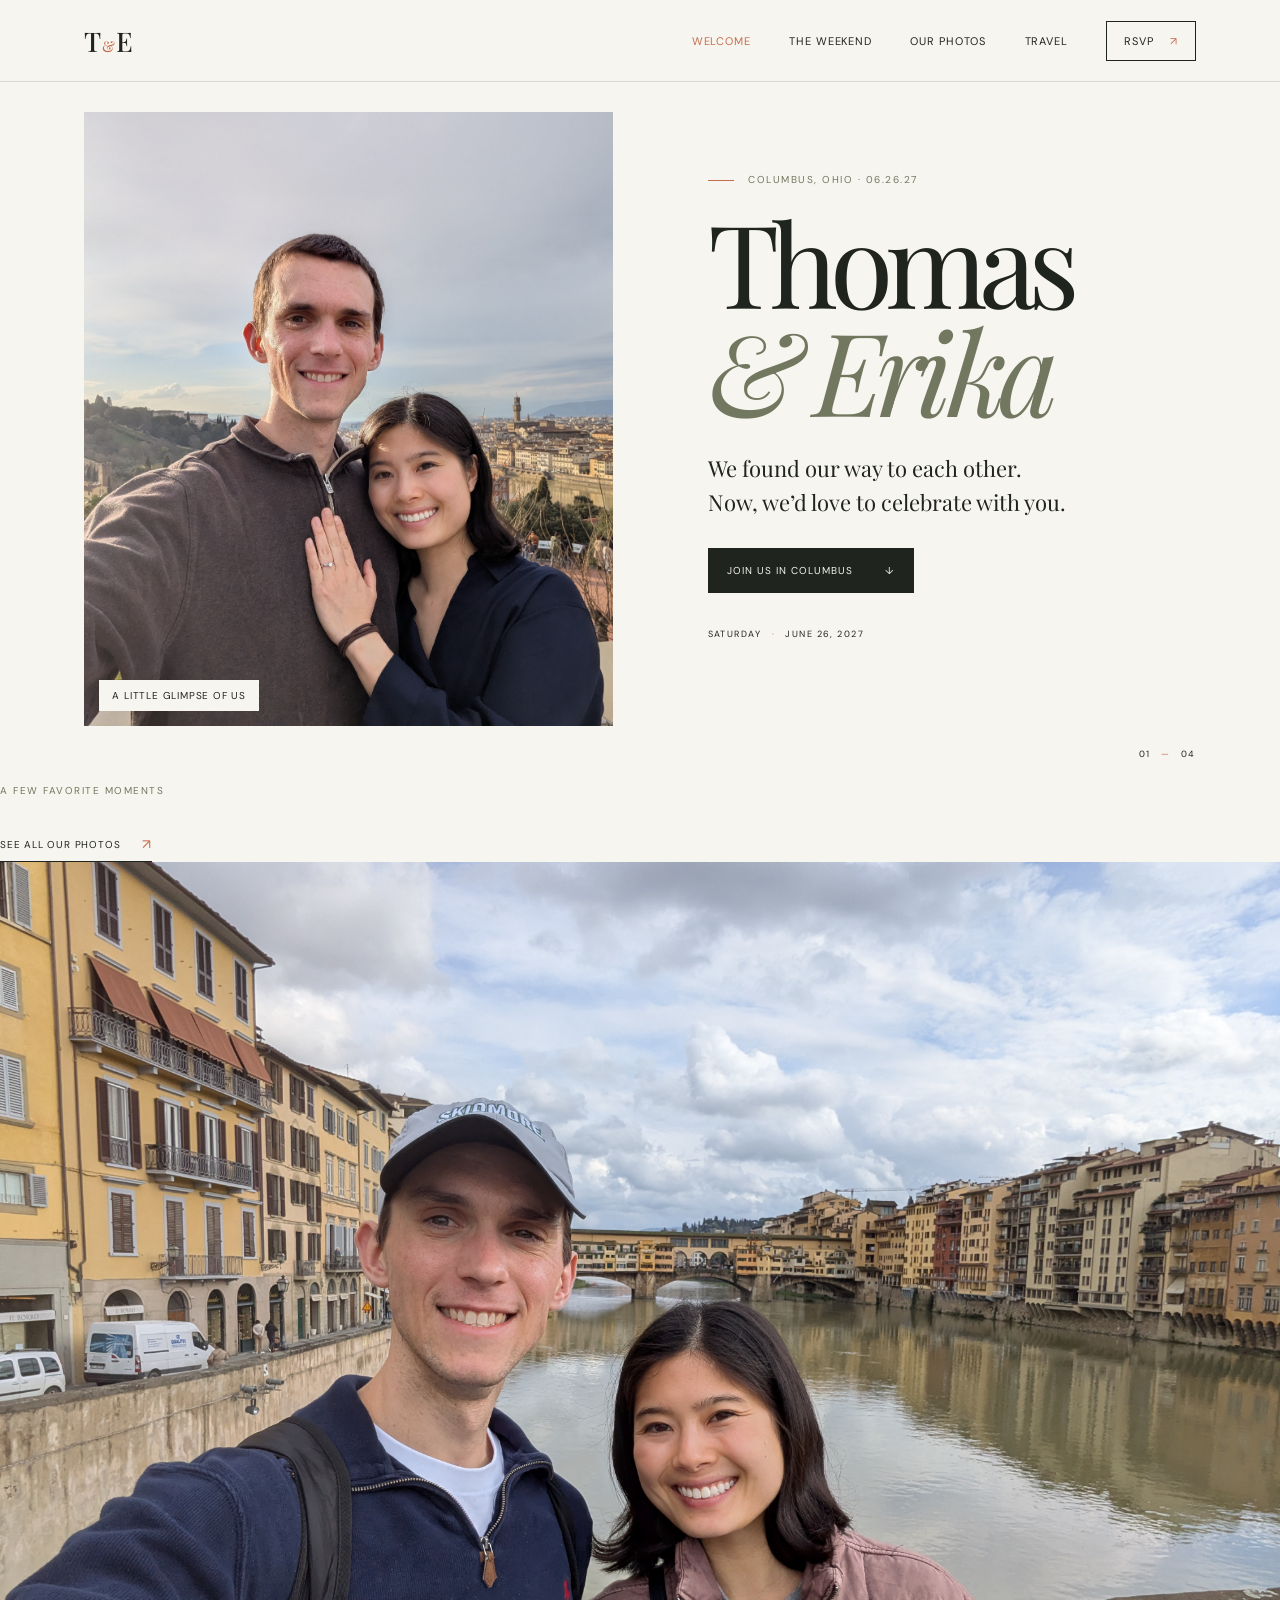
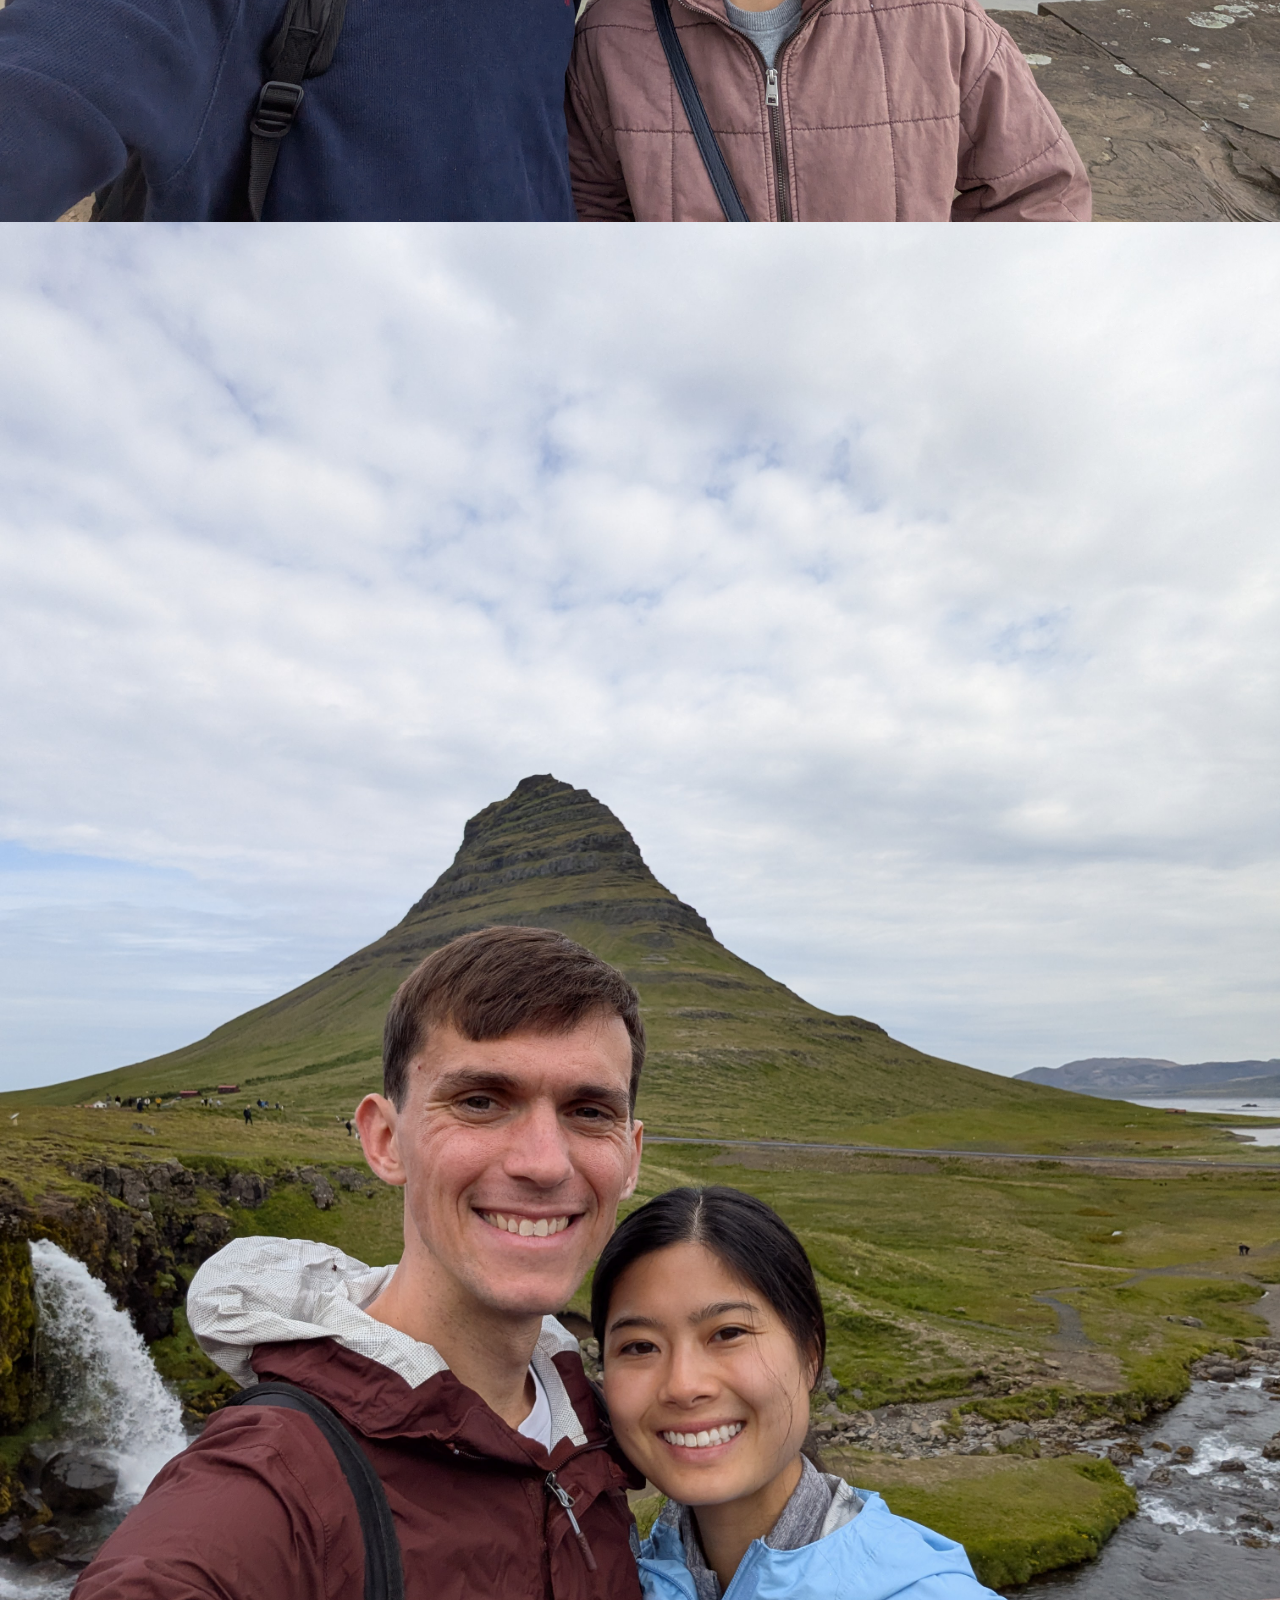
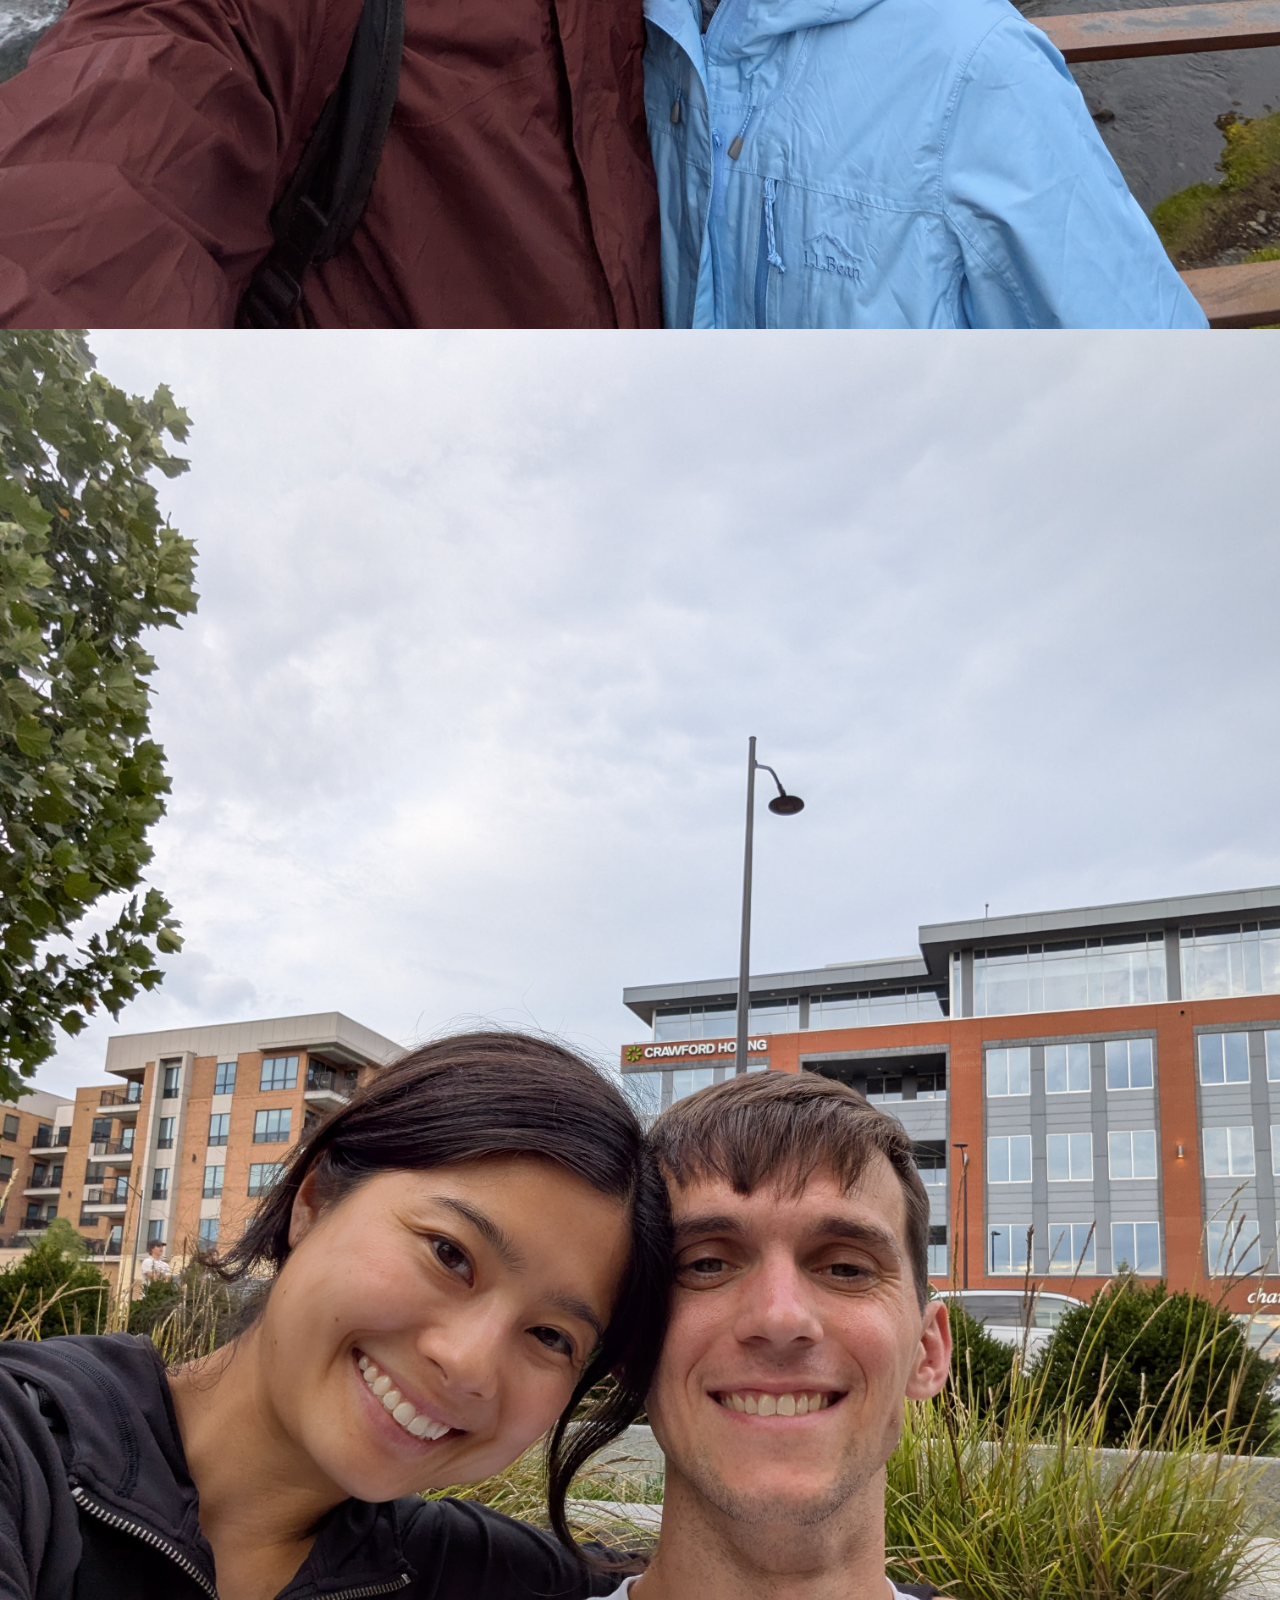
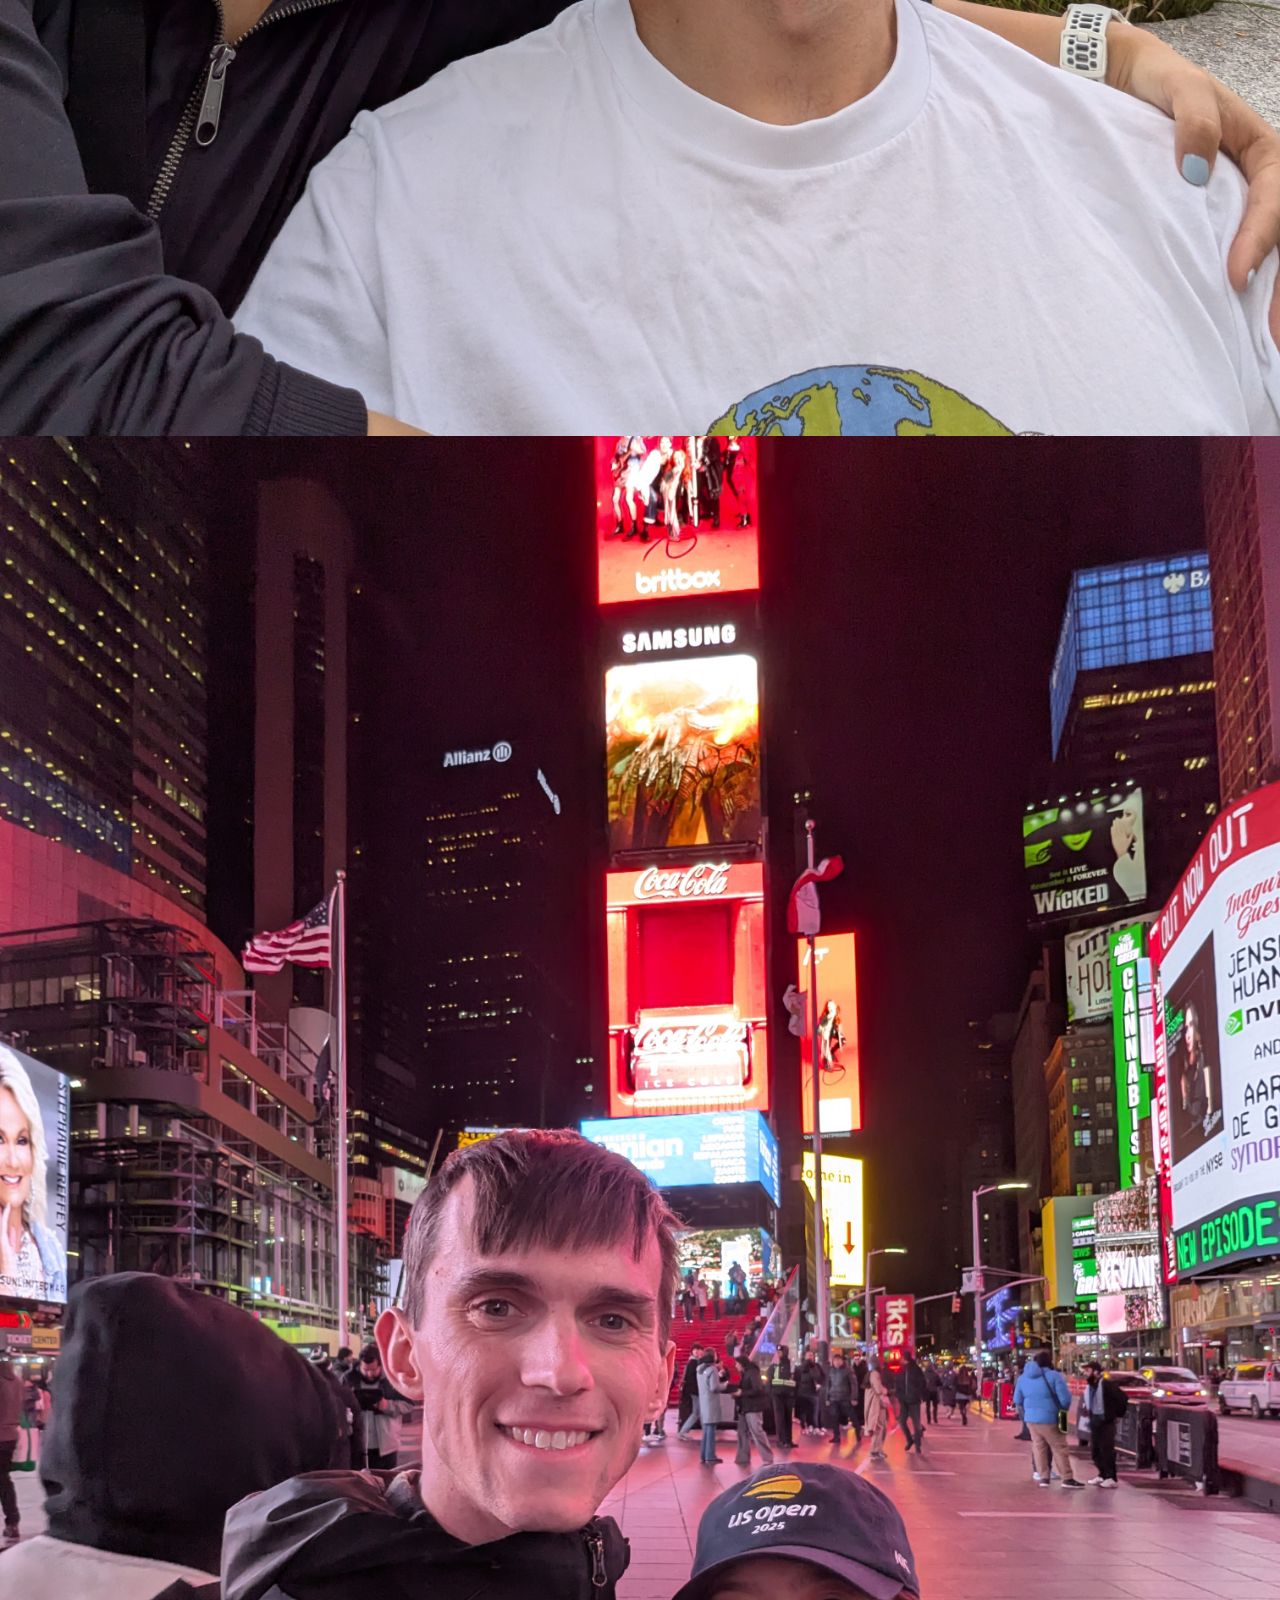
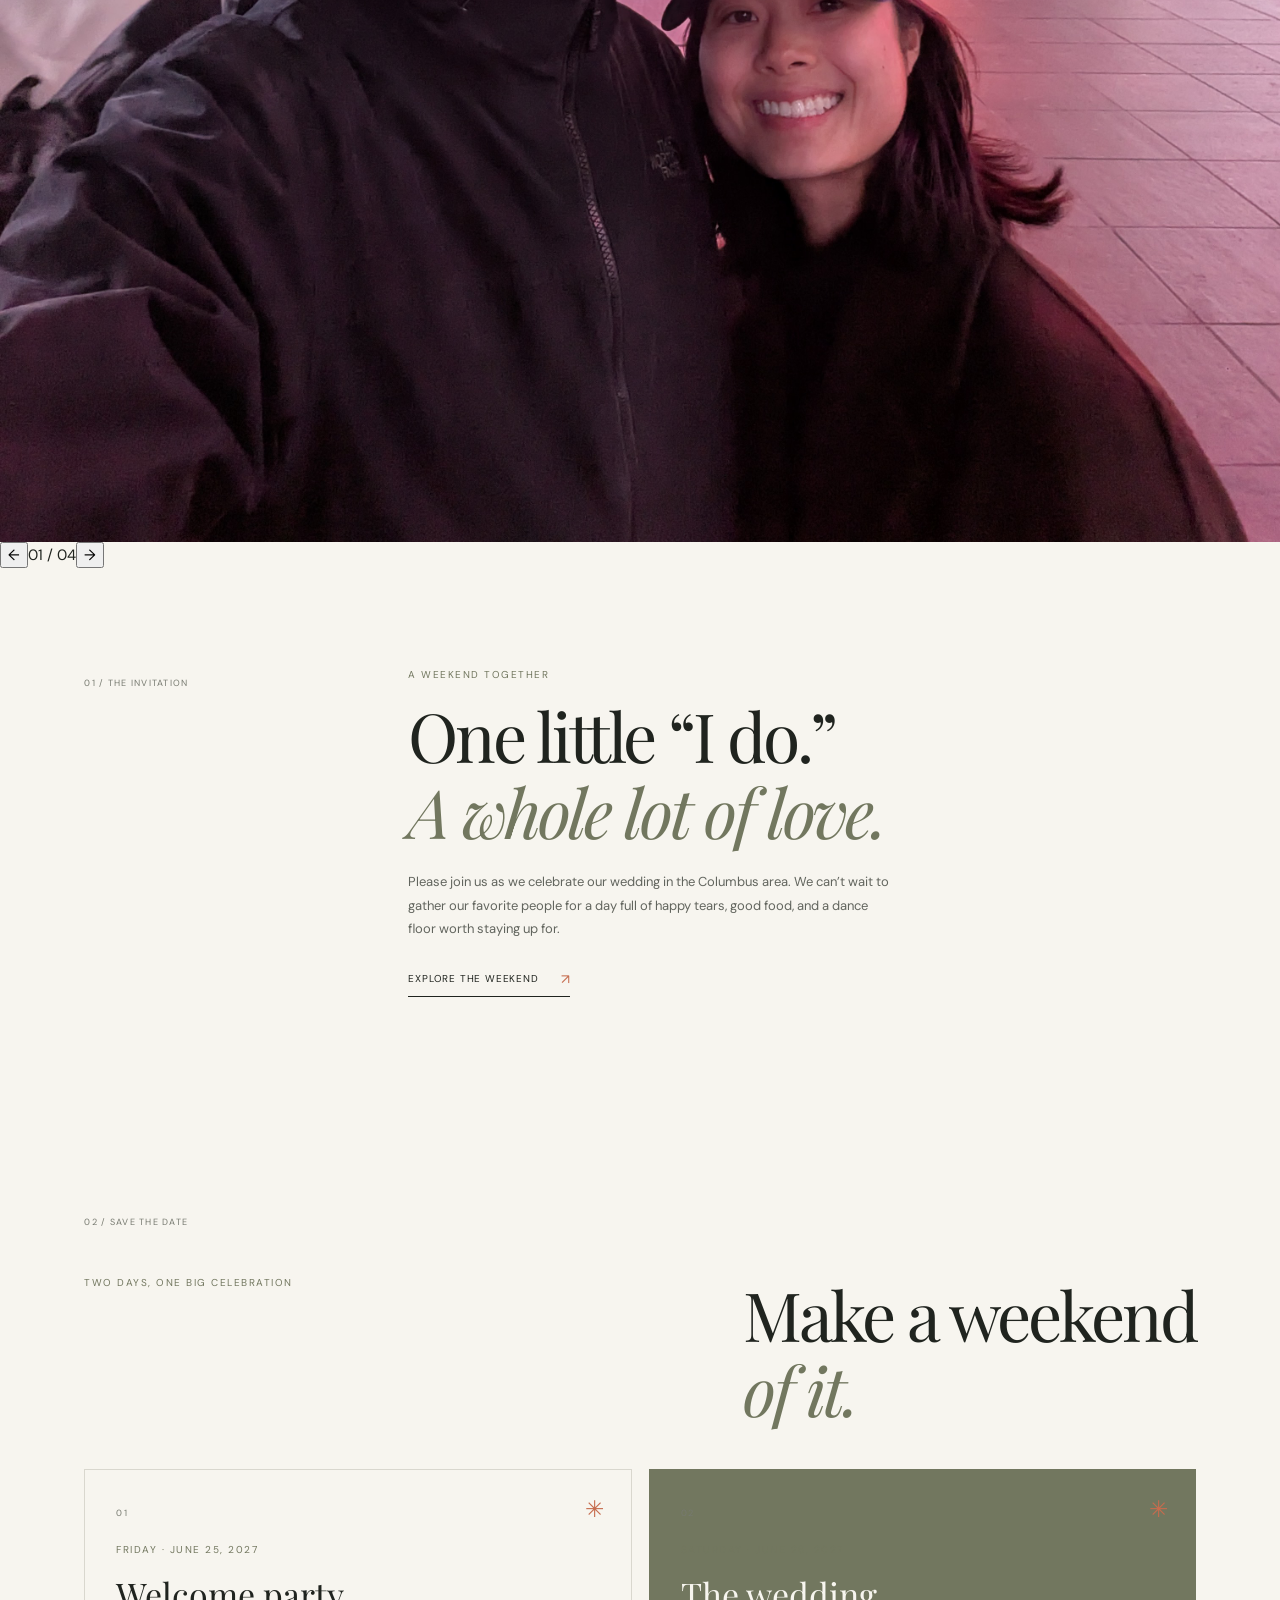
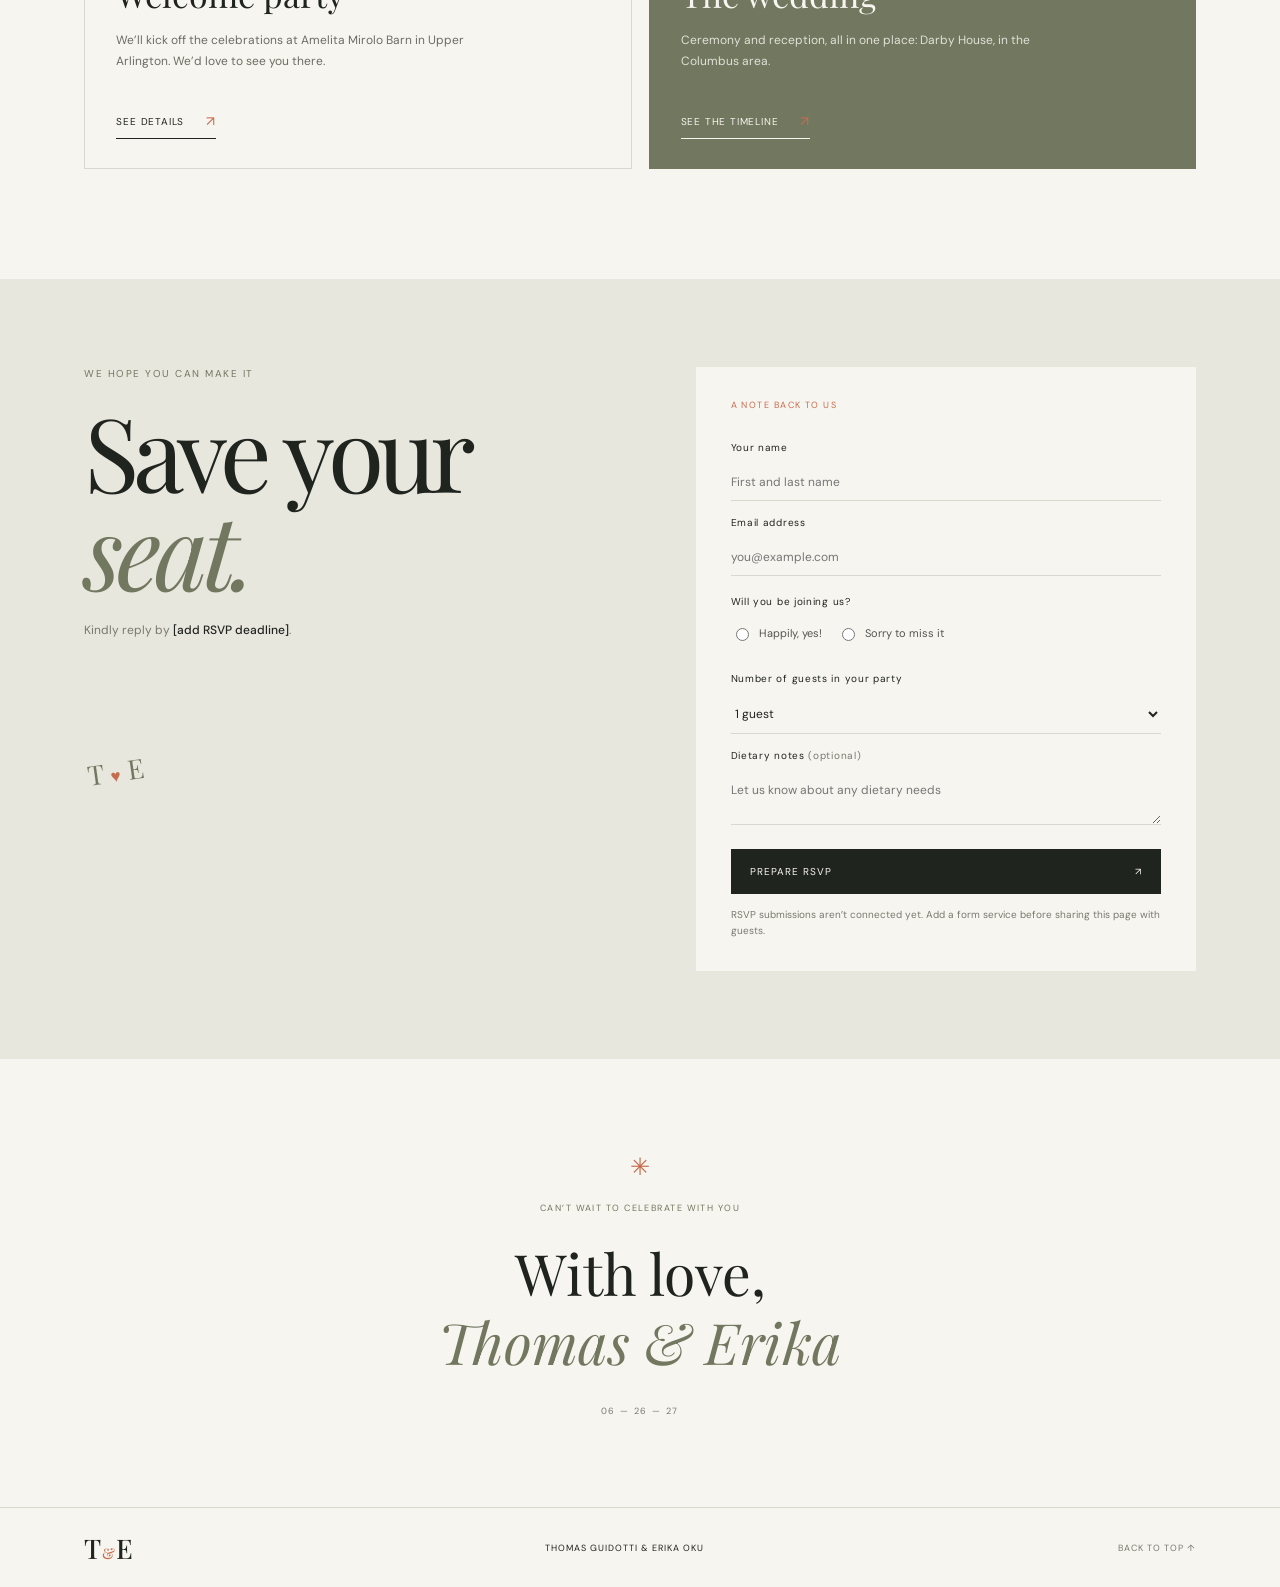
==== index.html @ debf2046 "Show full carousel photos and remove Florence feature image" ====
<!doctype html>
<html lang="en">
<head>
  <meta charset="UTF-8"><meta name="viewport" content="width=device-width, initial-scale=1">
  <meta name="theme-color" content="#f7f5ef"><meta name="description" content="Join Thomas Guidotti and Erika Oku in Columbus, Ohio, on June 26, 2027.">
  <title>Thomas &amp; Erika — June 26, 2027</title>
  <link rel="preconnect" href="https://fonts.googleapis.com"><link rel="preconnect" href="https://fonts.gstatic.com" crossorigin>
  <link href="https://fonts.googleapis.com/css2?family=DM+Sans:wght@400;500;600;700&family=Playfair+Display:ital,wght@0,400;0,500;0,600;1,400;1,500&display=swap" rel="stylesheet">
  <link rel="stylesheet" href="styles.css"><link rel="stylesheet" href="homepage-carousel.css">
</head>
<body>
  <header class="site-header"><a class="wordmark" href="index.html" aria-label="Thomas and Erika, home">T<span>&amp;</span>E</a><button class="menu-toggle" aria-expanded="false" aria-controls="site-nav" aria-label="Open navigation"><i></i><i></i></button><nav id="site-nav" class="site-nav"><a class="current" href="index.html">Welcome</a><a href="schedule.html">The weekend</a><a href="gallery.html">Our photos</a><a href="accommodation.html">Travel</a><a class="nav-rsvp" href="#rsvp">RSVP <span>↗</span></a></nav></header>
  <main>
    <section class="hero">
      <div class="hero-photo"><img src="engagement.jpg" alt="Thomas and Erika in their engagement photo" fetchpriority="high"><span class="photo-note">A little glimpse of us</span></div>
      <div class="hero-copy"><p class="eyebrow"><span class="eyebrow-line"></span> Columbus, Ohio · 06.26.27</p><h1>Thomas<br><em>&amp; Erika</em></h1><p class="hero-intro">We found our way to each other.<br>Now, we’d love to celebrate with you.</p><a class="button button-dark" href="#weekend">Join us in Columbus <span>↓</span></a><p class="hero-date">SATURDAY <span>·</span> JUNE 26, 2027</p></div>
      <div class="hero-index">01 <span>—</span> 04</div>
    </section>
    <section class="home-carousel" aria-label="A rotating gallery of Thomas and Erika">
      <div class="carousel-heading"><p class="eyebrow">A few favorite moments</p><a class="under-link" href="gallery.html">See all our photos <span>↗</span></a></div>
      <div class="carousel-frame" aria-live="off">
        <img class="carousel-image is-active" src="florence-photo1.jpg" alt="Thomas and Erika in Florence" loading="lazy">
        <img class="carousel-image" src="iceland-1.jpg" alt="Thomas and Erika with a mountain in Iceland" loading="lazy">
        <img class="carousel-image" src="columbus-2.jpg" alt="Thomas and Erika in Columbus" loading="lazy">
        <img class="carousel-image" src="newyork.jpg" alt="Thomas and Erika in New York" loading="lazy">
        <div class="carousel-controls"><button class="carousel-arrow" type="button" data-carousel-prev aria-label="Previous photo">←</button><span class="carousel-count"><span data-carousel-current>01</span> / 04</span><button class="carousel-arrow" type="button" data-carousel-next aria-label="Next photo">→</button></div>
      </div>
    </section>
    <section class="intro section-shell" id="weekend"><div class="section-label">01 / THE INVITATION</div><div class="intro-content"><p class="eyebrow">A weekend together</p><h2>One little “I do.”<br><em>A whole lot of love.</em></h2><p class="body-copy">Please join us as we celebrate our wedding in the Columbus area. We can’t wait to gather our favorite people for a day full of happy tears, good food, and a dance floor worth staying up for.</p><a class="under-link" href="schedule.html">Explore the weekend <span>↗</span></a></div></section>
    <section class="weekend-preview section-shell"><div class="section-label">02 / SAVE THE DATE</div><div class="preview-heading"><p class="eyebrow">Two days, one big celebration</p><h2>Make a weekend<br><em>of it.</em></h2></div><div class="event-cards"><article class="event-card"><span class="card-number">01</span><p class="eyebrow">Friday · June 25, 2027</p><h3>Welcome party</h3><p>We’ll kick off the celebrations at Amelita Mirolo Barn in Upper Arlington. We’d love to see you there.</p><a class="under-link" href="schedule.html#friday">See details <span>↗</span></a><span class="card-flower">✳</span></article><article class="event-card event-card-dark"><span class="card-number">02</span><p class="eyebrow">Saturday · June 26, 2027</p><h3>The wedding</h3><p>Ceremony and reception, all in one place: Darby House, in the Columbus area.</p><a class="under-link" href="schedule.html#saturday">See the timeline <span>↗</span></a><span class="card-flower">✳</span></article></div></section>
    <section class="rsvp-section" id="rsvp"><div class="rsvp-side"><p class="eyebrow">We hope you can make it</p><h2>Save your<br><em>seat.</em></h2><p>Kindly reply by <strong>[add RSVP deadline]</strong>.</p><div class="rsvp-doodle">T <span>♥</span> E</div></div><form class="rsvp-form" id="rsvp-form"><p class="form-kicker">A NOTE BACK TO US</p><label for="guest-name">Your name</label><input id="guest-name" name="name" type="text" placeholder="First and last name" required><label for="guest-email">Email address</label><input id="guest-email" name="email" type="email" placeholder="you@example.com" required><fieldset><legend>Will you be joining us?</legend><label class="choice"><input type="radio" name="attendance" value="joyfully accepts" required><span>Happily, yes!</span></label><label class="choice"><input type="radio" name="attendance" value="regretfully declines"><span>Sorry to miss it</span></label></fieldset><label for="guest-count">Number of guests in your party</label><select id="guest-count" name="guests"><option value="1">1 guest</option><option value="2">2 guests</option><option value="3">3 guests</option><option value="4">4 guests</option></select><label for="dietary">Dietary notes <span class="optional">(optional)</span></label><textarea id="dietary" name="dietary" rows="2" placeholder="Let us know about any dietary needs"></textarea><button class="button button-dark" type="submit">Prepare RSVP <span>↗</span></button><p class="form-note" id="form-message" role="status">RSVP submissions aren’t connected yet. Add a form service before sharing this page with guests.</p></form></section>
    <section class="closing-note"><span class="closing-star">✳</span><p>Can’t wait to celebrate with you</p><h2>With love,<br><em>Thomas &amp; Erika</em></h2><span class="closing-date">06 — 26 — 27</span></section>
  </main>
  <footer class="site-footer"><a class="wordmark" href="index.html">T<span>&amp;</span>E</a><span>THOMAS GUIDOTTI &amp; ERIKA OKU</span><a href="#top">BACK TO TOP ↑</a></footer><script src="script.js"></script>
</body>
</html>
---- styles.css ----
@import url('https://fonts.googleapis.com/css2?family=DM+Sans:wght@400;500;600;700&family=Playfair+Display:ital,wght@0,400;0,500;0,600;1,400;1,500&display=swap');
:root{--paper:#f7f5ef;--ink:#20241f;--muted:#777a70;--olive:#72775f;--line:#d9d7ce;--accent:#c66c4e;--serif:'Playfair Display',Georgia,serif;--sans:'DM Sans',Arial,sans-serif;--gutter:clamp(22px,6.6vw,104px)}*{box-sizing:border-box}html{scroll-behavior:smooth;scroll-padding-top:90px}body{margin:0;background:var(--paper);color:var(--ink);font-family:var(--sans);font-size:15px;-webkit-font-smoothing:antialiased}a{color:inherit;text-decoration:none}img{display:block;width:100%;height:100%;object-fit:cover}button,input,textarea,select{font:inherit}.site-header{height:82px;padding:0 var(--gutter);display:flex;align-items:center;justify-content:space-between;border-bottom:1px solid rgba(32,36,31,.13);position:relative;z-index:5;background:var(--paper)}.wordmark{font:500 27px var(--serif);letter-spacing:-2px}.wordmark span{font-size:15px;color:var(--accent);padding:0 3px}.site-nav{display:flex;align-items:center;gap:clamp(20px,3vw,48px);font-size:11px;letter-spacing:.08em;text-transform:uppercase}.site-nav>a{transition:color .2s}.site-nav>a:hover,.site-nav .current{color:var(--accent)}.site-nav .nav-rsvp{padding:12px 17px;border:1px solid var(--ink);color:var(--ink)}.nav-rsvp span{padding-left:12px;color:var(--accent)}.menu-toggle{display:none}.hero{min-height:min(700px,calc(100vh - 82px));display:grid;grid-template-columns:1.04fr .96fr;padding:30px var(--gutter) 58px;position:relative;gap:8.5%}.hero-photo{height:clamp(410px,48vw,620px);position:relative;background:#dad8cf;overflow:hidden}.hero-photo img{object-position:center 45%;transition:transform 1.1s}.hero-photo:hover img,.feature-photo:hover img{transform:scale(1.025)}.photo-note{position:absolute;bottom:15px;left:15px;background:var(--paper);padding:9px 13px;font-size:10px;letter-spacing:.08em;text-transform:uppercase}.hero-copy{align-self:center;padding:0 0 25px;position:relative}.eyebrow{font-size:10px;letter-spacing:.15em;text-transform:uppercase;color:var(--olive);margin:0 0 22px}.eyebrow-line{width:26px;height:1px;background:var(--accent);display:inline-block;vertical-align:middle;margin-right:10px}.hero h1,.page-masthead h1{font:400 clamp(66px,9vw,132px)/.93 var(--serif);letter-spacing:-.07em;margin:0 0 28px}.hero h1 em,.page-masthead h1 em,.intro h2 em,.preview-heading h2 em,.rsvp-side h2 em,.closing-note h2 em,.day-heading h2 em,.travel-footer-band h2 em{font-weight:400;color:var(--olive)}.hero-intro{font:400 clamp(17px,1.8vw,22px)/1.55 var(--serif);margin:0 0 29px}.button{border:0;display:inline-flex;align-items:center;justify-content:space-between;gap:32px;padding:16px 19px;font-size:10px;letter-spacing:.1em;text-transform:uppercase;cursor:pointer;transition:background .2s,transform .2s}.button:hover{transform:translateY(-2px)}.button-dark{background:var(--ink);color:var(--paper)}.button-dark:hover{background:#40463b}.button-light{background:var(--paper);color:var(--ink)}.hero-date{margin:35px 0 0;font-size:9px;letter-spacing:.16em}.hero-date span{color:var(--accent);padding:0 7px}.hero-index{position:absolute;right:var(--gutter);bottom:24px;font-size:9px;letter-spacing:.12em}.hero-index span{color:var(--accent);padding:0 8px}.ticker{min-height:53px;background:var(--olive);color:var(--paper);display:flex;justify-content:center;align-items:center;gap:clamp(15px,3vw,42px);overflow:hidden;white-space:nowrap;font-size:9px;letter-spacing:.16em}.ticker b{font-size:16px;color:#e3c9ac}.section-shell{padding-left:var(--gutter);padding-right:var(--gutter)}.intro{min-height:425px;display:grid;grid-template-columns:1fr 2fr .55fr;align-items:center;gap:25px;padding-top:100px;padding-bottom:105px}.section-label{align-self:start;padding-top:9px;font-size:9px;letter-spacing:.14em;color:var(--muted)}.intro-content{max-width:670px}.intro h2,.preview-heading h2{font:400 clamp(39px,5.3vw,69px)/1.12 var(--serif);letter-spacing:-.045em;margin:0 0 21px}.intro .eyebrow,.preview-heading .eyebrow{margin-bottom:16px}.body-copy{color:#62655e;line-height:1.8;max-width:490px;font-size:13px}.under-link{display:inline-flex;gap:22px;align-items:center;border-bottom:1px solid var(--ink);padding:0 0 8px;margin-top:16px;font-size:10px;letter-spacing:.08em;text-transform:uppercase}.under-link span{color:var(--accent);font-size:14px}.intro-stamp{border:1px solid var(--line);border-radius:50%;width:112px;height:112px;display:grid;place-content:center;text-align:center;color:var(--olive);font:11px var(--serif);letter-spacing:.16em;transform:rotate(11deg)}.intro-stamp span{font-size:18px;margin-top:4px}.feature-photo{margin:0 var(--gutter);height:clamp(270px,49vw,590px);position:relative;overflow:hidden;background:#d9d7cd}.feature-photo img{transition:transform 1s;object-position:center 43%}.feature-caption{position:absolute;bottom:0;left:0;right:0;background:linear-gradient(transparent,rgba(0,0,0,.5));color:white;padding:45px 24px 18px;display:flex;justify-content:space-between;font-size:9px;letter-spacing:.13em}.weekend-preview{padding-top:105px;padding-bottom:110px}.weekend-preview>.section-label{margin-bottom:48px}.preview-heading{display:flex;justify-content:space-between;align-items:end;margin-bottom:42px}.preview-heading h2{margin-bottom:0}.preview-heading .eyebrow{align-self:start}.event-cards{display:grid;grid-template-columns:1fr 1fr;gap:17px}.event-card{min-height:300px;padding:31px;position:relative;border:1px solid var(--line);overflow:hidden}.event-card-dark{background:var(--olive);color:var(--paper);border-color:var(--olive)}.event-card .eyebrow{margin-top:22px;margin-bottom:15px}.event-card h3{font:400 34px var(--serif);margin:0 0 13px}.event-card>p:not(.eyebrow){font-size:12px;line-height:1.75;color:#6b6d64;max-width:350px}.event-card-dark>p:not(.eyebrow){color:#e1e1d8}.card-number{font-size:9px;letter-spacing:.13em;color:var(--muted)}.card-flower{position:absolute;right:27px;top:24px;color:var(--accent);font-size:23px}.event-card .under-link{position:absolute;bottom:29px;left:31px}.event-card-dark .under-link{border-color:var(--paper)}.rsvp-section{background:#e8e7de;padding:88px var(--gutter);display:grid;grid-template-columns:1fr 1fr;gap:10%;align-items:start}.rsvp-side{position:relative;min-height:430px}.rsvp-side h2{font:400 clamp(58px,8vw,105px)/.95 var(--serif);letter-spacing:-.06em;margin:0 0 25px}.rsvp-side>p:last-of-type{font-size:12px;color:var(--muted)}.rsvp-side strong{color:var(--ink);font-weight:500}.rsvp-doodle{position:absolute;bottom:8px;left:3px;font:400 27px var(--serif);color:var(--olive);transform:rotate(-8deg)}.rsvp-doodle span{color:var(--accent);font-size:17px}.rsvp-form{background:var(--paper);padding:32px 35px;display:grid;gap:10px}.form-kicker{font-size:9px;letter-spacing:.16em;color:var(--accent);margin:0 0 15px}.rsvp-form>label,.rsvp-form legend{font-size:10px;letter-spacing:.07em;margin-top:5px}.rsvp-form input[type=text],.rsvp-form input[type=email],.rsvp-form textarea,.rsvp-form select{width:100%;border:0;border-bottom:1px solid var(--line);background:transparent;padding:10px 0;color:var(--ink);outline:none;font-size:12px;resize:vertical}.rsvp-form input:focus,.rsvp-form textarea:focus,.rsvp-form select:focus{border-color:var(--olive)}.rsvp-form fieldset{border:0;padding:4px 0 2px;margin:9px 0}.rsvp-form legend{padding:0 0 10px}.choice{display:inline-flex;align-items:center;gap:7px;margin:3px 15px 3px 0;font-size:11px;color:#54574f}.choice input{accent-color:var(--olive)}.optional{color:var(--muted);font-weight:400}.rsvp-form .button{margin-top:14px}.form-note{font-size:10px;line-height:1.6;color:var(--muted);margin:3px 0 0}.closing-note{text-align:center;padding:92px 20px 88px}.closing-star{display:block;color:var(--accent);font-size:24px;margin-bottom:20px}.closing-note>p{font-size:9px;letter-spacing:.16em;text-transform:uppercase;color:var(--olive)}.closing-note h2{font:400 clamp(38px,5vw,57px)/1.2 var(--serif);margin:24px 0}.closing-date{font-size:9px;letter-spacing:.2em;color:var(--muted)}.site-footer{min-height:80px;padding:15px var(--gutter);border-top:1px solid var(--line);display:flex;align-items:center;justify-content:space-between}.site-footer>span,.site-footer>a:last-child{font-size:9px;letter-spacing:.11em}.site-footer>a:last-child{color:var(--muted)}
.page-masthead{min-height:365px;padding:78px var(--gutter) 54px;position:relative;border-bottom:1px solid var(--line)}.page-masthead h1{font-size:clamp(65px,9vw,116px);margin-bottom:18px}.page-masthead>p:not(.eyebrow){font:16px/1.6 var(--serif);color:#686a61;max-width:450px;margin:0}.masthead-index{position:absolute;right:var(--gutter);bottom:31px;font-size:9px;letter-spacing:.15em;color:var(--muted)}.timeline{padding-top:70px;padding-bottom:90px;max-width:1120px;margin:auto}.day-heading{display:flex;justify-content:space-between;align-items:end;padding:0 0 24px;border-bottom:1px solid var(--ink);margin-bottom:7px}.day-heading .eyebrow{margin-bottom:12px}.day-heading h2{font:400 clamp(29px,4vw,47px) var(--serif);margin:0;letter-spacing:-.03em}.day-heading h2 em{color:var(--accent)}.day-heading>span{font-size:9px;letter-spacing:.15em;color:var(--muted);padding-bottom:8px}.timeline-item{display:grid;grid-template-columns:185px 1fr;gap:24px;padding:24px 18px;border-bottom:1px solid var(--line);transition:background .2s}.timeline-item:hover{background:#efede5}.timeline-item time{font-size:11px;letter-spacing:.07em;color:var(--olive);padding-top:4px}.timeline-item h3{font:400 22px var(--serif);margin:0 0 6px}.timeline-item p{font-size:12px;line-height:1.7;color:#686a61;margin:0;max-width:520px}.timeline-item .under-link{margin-top:10px}.timeline-highlight{border-left:2px solid var(--accent);background:#efede5}.saturday-heading{margin-top:78px}.venue-band{background:var(--olive);color:var(--paper);padding:60px var(--gutter);display:flex;align-items:center;justify-content:space-between;position:relative;overflow:hidden}.venue-band .eyebrow{color:#e4e0d1}.venue-band h2{font:400 clamp(43px,6vw,70px) var(--serif);margin:0 0 12px}.venue-band>div>p:not(.eyebrow){font-size:12px;color:#e4e0d1;margin-bottom:24px}.venue-mark{font:400 120px var(--serif);letter-spacing:-.12em;color:rgba(255,255,255,.13);margin-right:7vw}.venue-mark span{font-style:italic}.schedule-note{min-height:140px;display:flex;align-items:center;gap:22px}.schedule-note p{font-size:12px;color:var(--muted);max-width:440px}.note-star{font-size:22px;color:var(--accent)}.schedule-note .under-link{margin-left:auto}
.gallery-masthead{min-height:330px}.photo-gallery{padding-top:60px;padding-bottom:90px;display:grid;grid-template-columns:1.08fr .92fr;gap:42px 25px;align-items:start}.photo-gallery figure{margin:0}.photo-gallery figure img{height:clamp(260px,38vw,460px);background:#e6e2d9}.photo-gallery .gallery-tall img{height:clamp(380px,52vw,620px)}.photo-gallery .gallery-wide{margin-top:95px}.photo-gallery .gallery-wide img{height:clamp(250px,33vw,390px)}.photo-gallery figcaption{padding-top:12px;display:flex;justify-content:space-between;font:13px var(--serif);color:#62655e}.photo-gallery figcaption span{font:9px var(--sans);letter-spacing:.1em;color:var(--muted)}.gallery-signoff{text-align:center;border-top:1px solid var(--line);padding:50px 20px 75px}.gallery-signoff>p{font:25px var(--serif)}
.travel-masthead{background:#ecebe3}.travel-grid{padding-top:65px;padding-bottom:95px;display:grid;grid-template-columns:1fr 1fr;gap:16px}.travel-card{min-height:280px;background:#eeece4;padding:30px;position:relative}.travel-main{background:#72775f;color:var(--paper)}.travel-main .eyebrow{color:#e3e1d6}.travel-number{position:absolute;top:25px;right:25px;font-size:9px;letter-spacing:.13em;opacity:.7}.travel-card .eyebrow{margin-top:29px;margin-bottom:13px}.travel-card h2{font:400 clamp(29px,4vw,42px) var(--serif);margin:0 0 13px}.travel-card>p:not(.eyebrow){max-width:390px;color:#686a61;font-size:12px;line-height:1.8}.travel-main>p:not(.eyebrow){color:#e2e1d8}.travel-main .under-link{border-color:var(--paper)}.travel-note{grid-column:1/-1;min-height:235px;background:transparent;border:1px solid var(--line)}.travel-note h2{font-size:35px}.travel-footer-band{background:var(--ink);color:var(--paper);padding:58px var(--gutter);display:flex;align-items:center;justify-content:space-between}.travel-footer-band .eyebrow{color:#c4c6b8}.travel-footer-band h2{font:400 clamp(35px,5vw,58px)/1.1 var(--serif);margin:0}.travel-footer-band h2 em{color:#c3c6b6}
@media(min-width:1450px){.hero,.section-shell,.rsvp-section,.page-masthead,.venue-band,.travel-footer-band{padding-left:max(var(--gutter),calc((100vw - 1280px)/2));padding-right:max(var(--gutter),calc((100vw - 1280px)/2))}.hero{padding-left:max(var(--gutter),calc((100vw - 1280px)/2));padding-right:max(var(--gutter),calc((100vw - 1280px)/2))}}@media(max-width:760px){.site-header{height:70px}.menu-toggle{display:grid;gap:5px;border:0;background:none;padding:10px;z-index:7}.menu-toggle i{display:block;width:22px;height:1px;background:var(--ink);transition:transform .2s}.menu-toggle[aria-expanded=true] i:first-child{transform:translateY(3px) rotate(45deg)}.menu-toggle[aria-expanded=true] i:last-child{transform:translateY(-3px) rotate(-45deg)}.site-nav{display:none;position:absolute;top:69px;left:0;right:0;padding:25px var(--gutter) 30px;background:var(--paper);border-bottom:1px solid var(--line);align-items:stretch;gap:0;flex-direction:column}.site-nav.is-open{display:flex}.site-nav>a{padding:13px 0;border-bottom:1px solid var(--line)}.site-nav .nav-rsvp{margin-top:14px;padding:13px}.hero{grid-template-columns:1fr;gap:30px;padding:16px var(--gutter) 50px}.hero-photo{height:clamp(300px,105vw,540px);grid-row:1}.hero-copy{padding:10px 0 0}.hero h1{font-size:clamp(67px,17vw,108px)}.hero-index{bottom:17px}.ticker{justify-content:flex-start;padding:0 18px}.intro{grid-template-columns:1fr;gap:28px;padding-top:75px;padding-bottom:72px}.section-label{font-size:8px}.intro-stamp{position:absolute;right:var(--gutter);margin-top:0;width:80px;height:80px;font-size:9px}.intro-content{padding-top:8px}.intro h2{font-size:43px;max-width:75%}.body-copy{font-size:12px}.feature-photo{height:75vw;min-height:290px}.feature-caption{padding-left:13px;padding-right:13px;font-size:7px}.weekend-preview{padding-top:75px;padding-bottom:78px}.weekend-preview>.section-label{margin-bottom:36px}.preview-heading{display:block;margin-bottom:28px}.preview-heading h2{font-size:46px}.event-cards{grid-template-columns:1fr}.event-card{min-height:290px;padding:25px}.event-card .under-link{left:25px;bottom:25px}.rsvp-section{grid-template-columns:1fr;gap:28px;padding-top:68px;padding-bottom:65px}.rsvp-side{min-height:290px}.rsvp-side h2{font-size:78px}.rsvp-doodle{bottom:0}.rsvp-form{padding:25px 20px}.closing-note{padding:70px 20px}.site-footer{min-height:74px}.site-footer>span{font-size:7px}.site-footer>a:last-child{font-size:8px}.page-masthead{min-height:320px;padding-top:65px}.page-masthead h1{font-size:72px}.masthead-index{bottom:19px;font-size:8px}.timeline{padding-top:49px;padding-bottom:55px}.day-heading{align-items:start;gap:10px}.day-heading h2{font-size:32px}.day-heading>span{font-size:7px;max-width:100px;text-align:right}.timeline-item{grid-template-columns:95px 1fr;gap:10px;padding:20px 9px}.timeline-item time{font-size:10px}.timeline-item h3{font-size:19px}.timeline-item p{font-size:11px}.saturday-heading{margin-top:58px}.venue-band{padding-top:48px;padding-bottom:48px}.venue-mark{font-size:65px;margin-right:0}.schedule-note{padding-top:25px;padding-bottom:25px;flex-wrap:wrap;gap:12px}.schedule-note p{width:calc(100% - 45px);font-size:11px}.schedule-note .under-link{margin:0 0 0 34px}.photo-gallery{grid-template-columns:1fr 1fr;gap:25px 13px;padding-top:37px;padding-bottom:55px}.photo-gallery figure img,.photo-gallery .gallery-tall img,.photo-gallery .gallery-wide img{height:clamp(190px,62vw,340px)}.photo-gallery .gallery-wide{margin-top:0}.photo-gallery figcaption{font-size:11px}.gallery-signoff{padding:36px 20px 55px}.travel-grid{grid-template-columns:1fr;padding-top:35px;padding-bottom:60px}.travel-card{min-height:245px;padding:24px}.travel-card .eyebrow{margin-top:28px}.travel-note{grid-column:auto}.travel-footer-band{gap:20px;align-items:flex-start;flex-direction:column;padding-top:44px;padding-bottom:44px}}@media(prefers-reduced-motion:reduce){html{scroll-behavior:auto}*,*::before,*::after{transition:none!important;animation:none!important}}
---- homepage-carousel.css ----
/* Keep each rotating photo fully visible rather than cropping its edges. */
.carousel-frame {
  background: var(--paper, #f7f5ef);
}

.carousel-image {
  object-fit: contain;
  object-position: center;
}
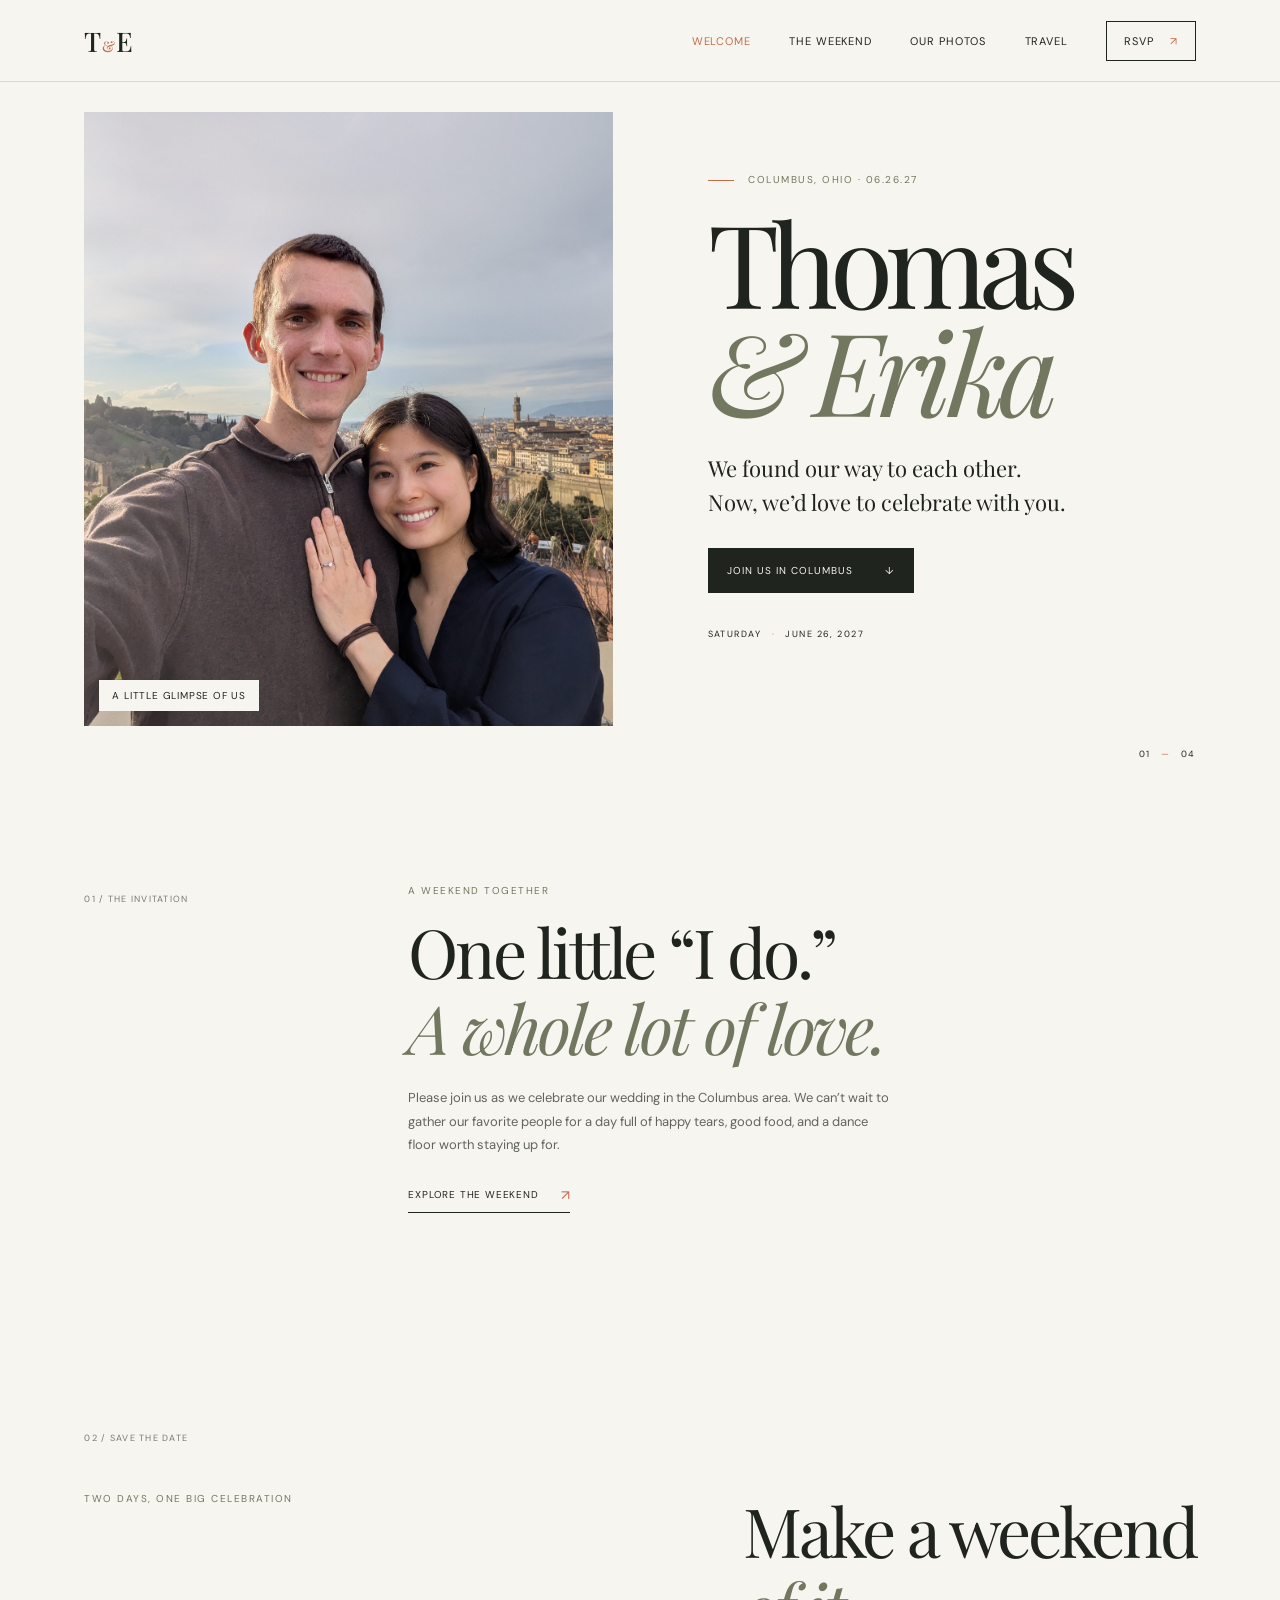
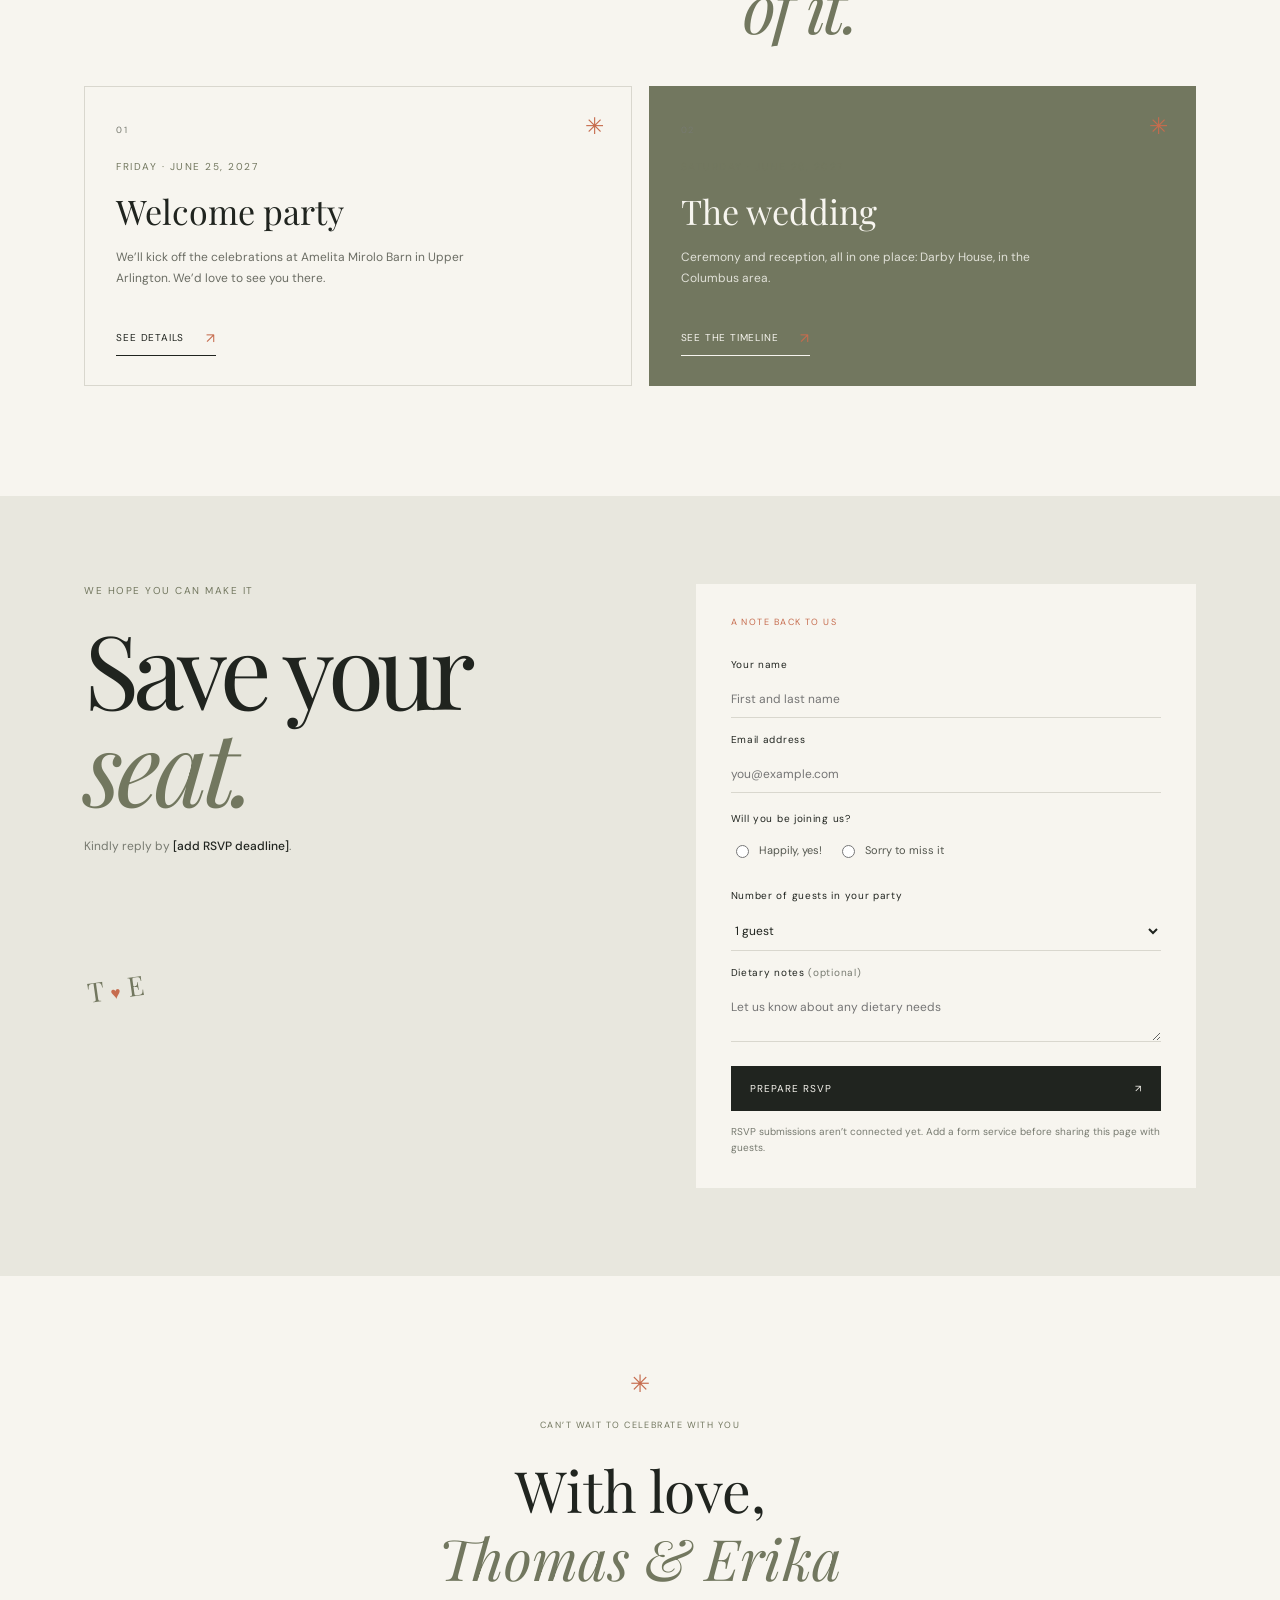
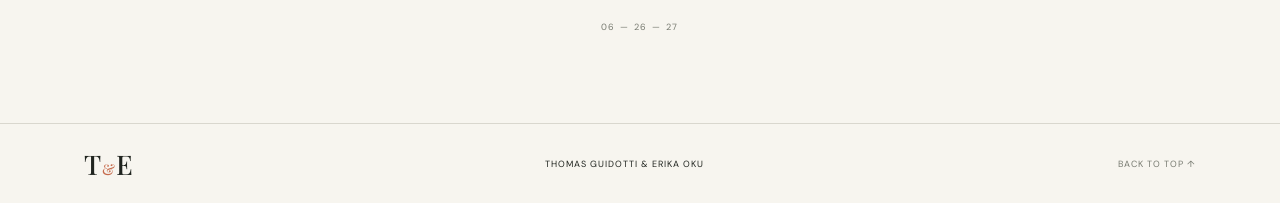
==== commit 6f2bd436: "Keep only the main photo on the homepage" ====
--- a/index.html
+++ b/index.html
@@ -6,7 +6,7 @@
   <title>Thomas &amp; Erika — June 26, 2027</title>
   <link rel="preconnect" href="https://fonts.googleapis.com"><link rel="preconnect" href="https://fonts.gstatic.com" crossorigin>
   <link href="https://fonts.googleapis.com/css2?family=DM+Sans:wght@400;500;600;700&family=Playfair+Display:ital,wght@0,400;0,500;0,600;1,400;1,500&display=swap" rel="stylesheet">
-  <link rel="stylesheet" href="styles.css"><link rel="stylesheet" href="homepage-carousel.css">
+  <link rel="stylesheet" href="styles.css">
 </head>
 <body>
   <header class="site-header"><a class="wordmark" href="index.html" aria-label="Thomas and Erika, home">T<span>&amp;</span>E</a><button class="menu-toggle" aria-expanded="false" aria-controls="site-nav" aria-label="Open navigation"><i></i><i></i></button><nav id="site-nav" class="site-nav"><a class="current" href="index.html">Welcome</a><a href="schedule.html">The weekend</a><a href="gallery.html">Our photos</a><a href="accommodation.html">Travel</a><a class="nav-rsvp" href="#rsvp">RSVP <span>↗</span></a></nav></header>
@@ -16,16 +16,6 @@
       <div class="hero-copy"><p class="eyebrow"><span class="eyebrow-line"></span> Columbus, Ohio · 06.26.27</p><h1>Thomas<br><em>&amp; Erika</em></h1><p class="hero-intro">We found our way to each other.<br>Now, we’d love to celebrate with you.</p><a class="button button-dark" href="#weekend">Join us in Columbus <span>↓</span></a><p class="hero-date">SATURDAY <span>·</span> JUNE 26, 2027</p></div>
       <div class="hero-index">01 <span>—</span> 04</div>
     </section>
-    <section class="home-carousel" aria-label="A rotating gallery of Thomas and Erika">
-      <div class="carousel-heading"><p class="eyebrow">A few favorite moments</p><a class="under-link" href="gallery.html">See all our photos <span>↗</span></a></div>
-      <div class="carousel-frame" aria-live="off">
-        <img class="carousel-image is-active" src="florence-photo1.jpg" alt="Thomas and Erika in Florence" loading="lazy">
-        <img class="carousel-image" src="iceland-1.jpg" alt="Thomas and Erika with a mountain in Iceland" loading="lazy">
-        <img class="carousel-image" src="columbus-2.jpg" alt="Thomas and Erika in Columbus" loading="lazy">
-        <img class="carousel-image" src="newyork.jpg" alt="Thomas and Erika in New York" loading="lazy">
-        <div class="carousel-controls"><button class="carousel-arrow" type="button" data-carousel-prev aria-label="Previous photo">←</button><span class="carousel-count"><span data-carousel-current>01</span> / 04</span><button class="carousel-arrow" type="button" data-carousel-next aria-label="Next photo">→</button></div>
-      </div>
-    </section>
     <section class="intro section-shell" id="weekend"><div class="section-label">01 / THE INVITATION</div><div class="intro-content"><p class="eyebrow">A weekend together</p><h2>One little “I do.”<br><em>A whole lot of love.</em></h2><p class="body-copy">Please join us as we celebrate our wedding in the Columbus area. We can’t wait to gather our favorite people for a day full of happy tears, good food, and a dance floor worth staying up for.</p><a class="under-link" href="schedule.html">Explore the weekend <span>↗</span></a></div></section>
     <section class="weekend-preview section-shell"><div class="section-label">02 / SAVE THE DATE</div><div class="preview-heading"><p class="eyebrow">Two days, one big celebration</p><h2>Make a weekend<br><em>of it.</em></h2></div><div class="event-cards"><article class="event-card"><span class="card-number">01</span><p class="eyebrow">Friday · June 25, 2027</p><h3>Welcome party</h3><p>We’ll kick off the celebrations at Amelita Mirolo Barn in Upper Arlington. We’d love to see you there.</p><a class="under-link" href="schedule.html#friday">See details <span>↗</span></a><span class="card-flower">✳</span></article><article class="event-card event-card-dark"><span class="card-number">02</span><p class="eyebrow">Saturday · June 26, 2027</p><h3>The wedding</h3><p>Ceremony and reception, all in one place: Darby House, in the Columbus area.</p><a class="under-link" href="schedule.html#saturday">See the timeline <span>↗</span></a><span class="card-flower">✳</span></article></div></section>
     <section class="rsvp-section" id="rsvp"><div class="rsvp-side"><p class="eyebrow">We hope you can make it</p><h2>Save your<br><em>seat.</em></h2><p>Kindly reply by <strong>[add RSVP deadline]</strong>.</p><div class="rsvp-doodle">T <span>♥</span> E</div></div><form class="rsvp-form" id="rsvp-form"><p class="form-kicker">A NOTE BACK TO US</p><label for="guest-name">Your name</label><input id="guest-name" name="name" type="text" placeholder="First and last name" required><label for="guest-email">Email address</label><input id="guest-email" name="email" type="email" placeholder="you@example.com" required><fieldset><legend>Will you be joining us?</legend><label class="choice"><input type="radio" name="attendance" value="joyfully accepts" required><span>Happily, yes!</span></label><label class="choice"><input type="radio" name="attendance" value="regretfully declines"><span>Sorry to miss it</span></label></fieldset><label for="guest-count">Number of guests in your party</label><select id="guest-count" name="guests"><option value="1">1 guest</option><option value="2">2 guests</option><option value="3">3 guests</option><option value="4">4 guests</option></select><label for="dietary">Dietary notes <span class="optional">(optional)</span></label><textarea id="dietary" name="dietary" rows="2" placeholder="Let us know about any dietary needs"></textarea><button class="button button-dark" type="submit">Prepare RSVP <span>↗</span></button><p class="form-note" id="form-message" role="status">RSVP submissions aren’t connected yet. Add a form service before sharing this page with guests.</p></form></section>
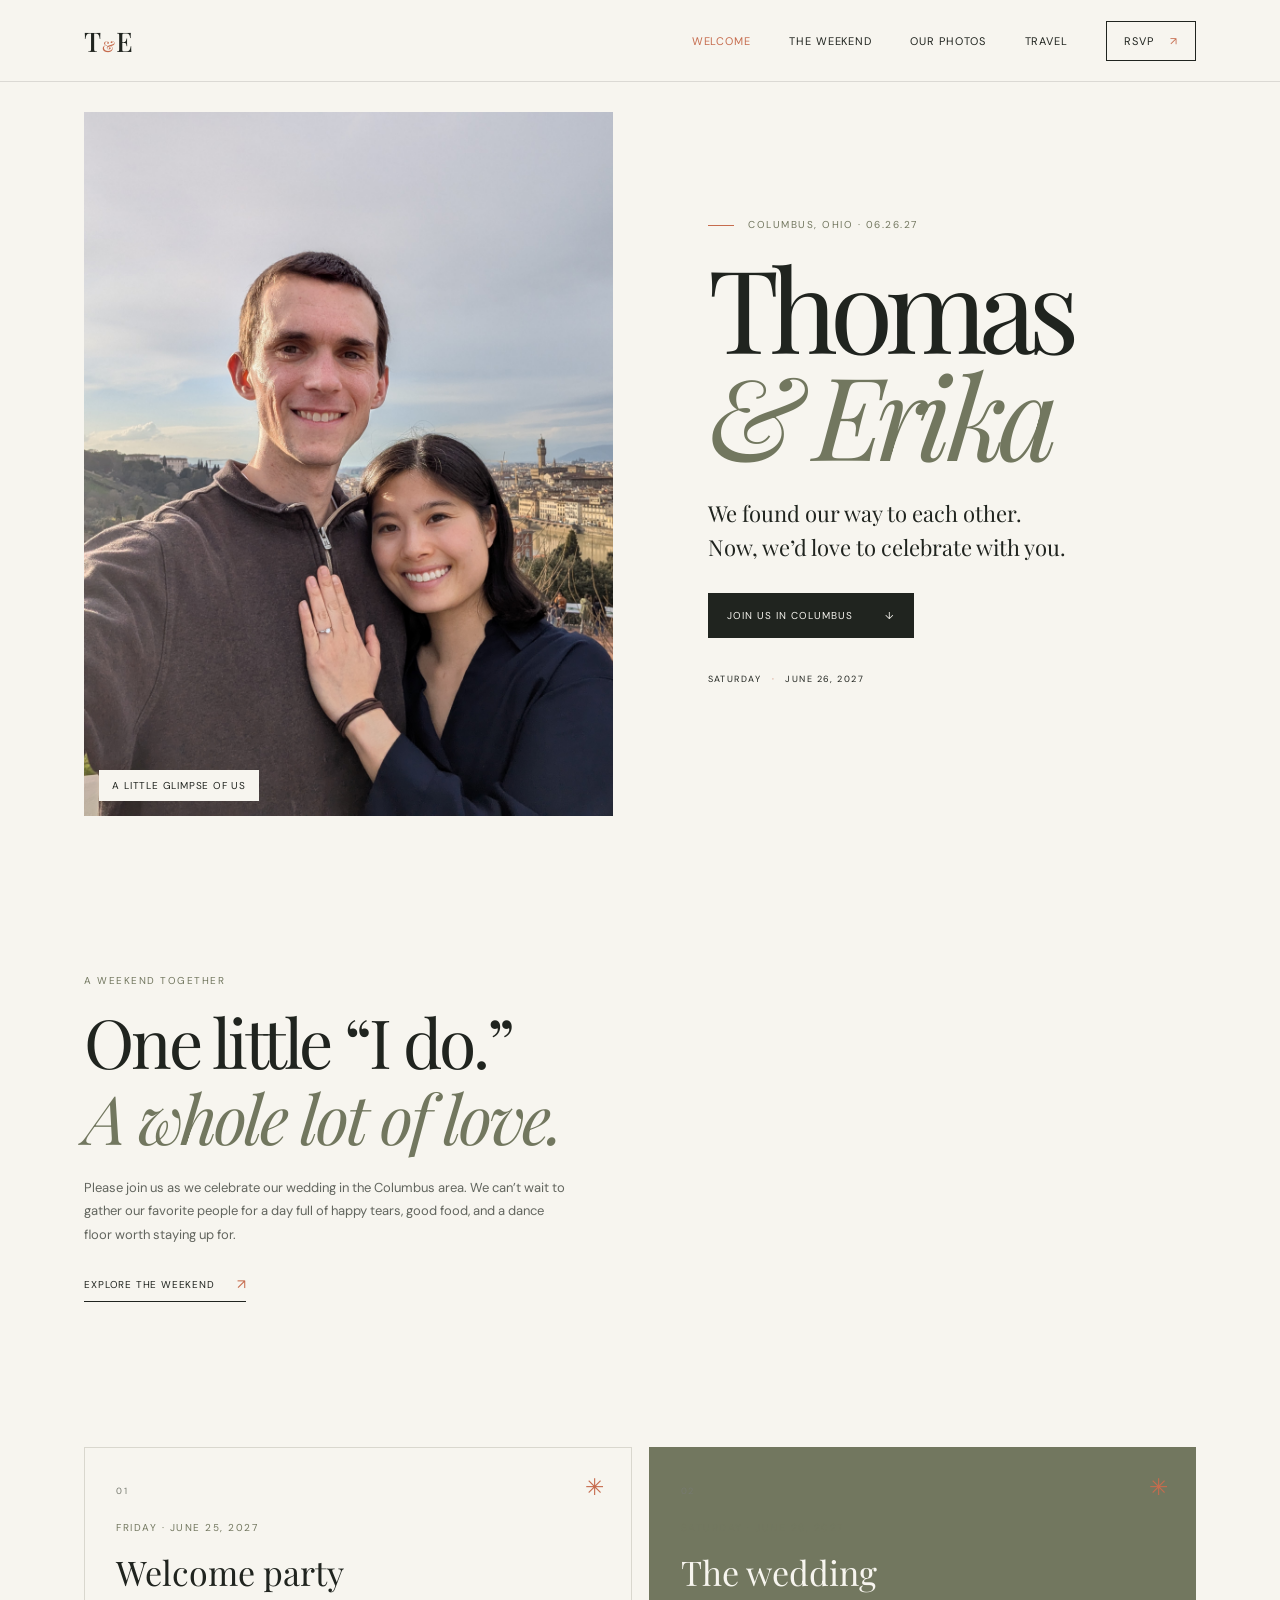
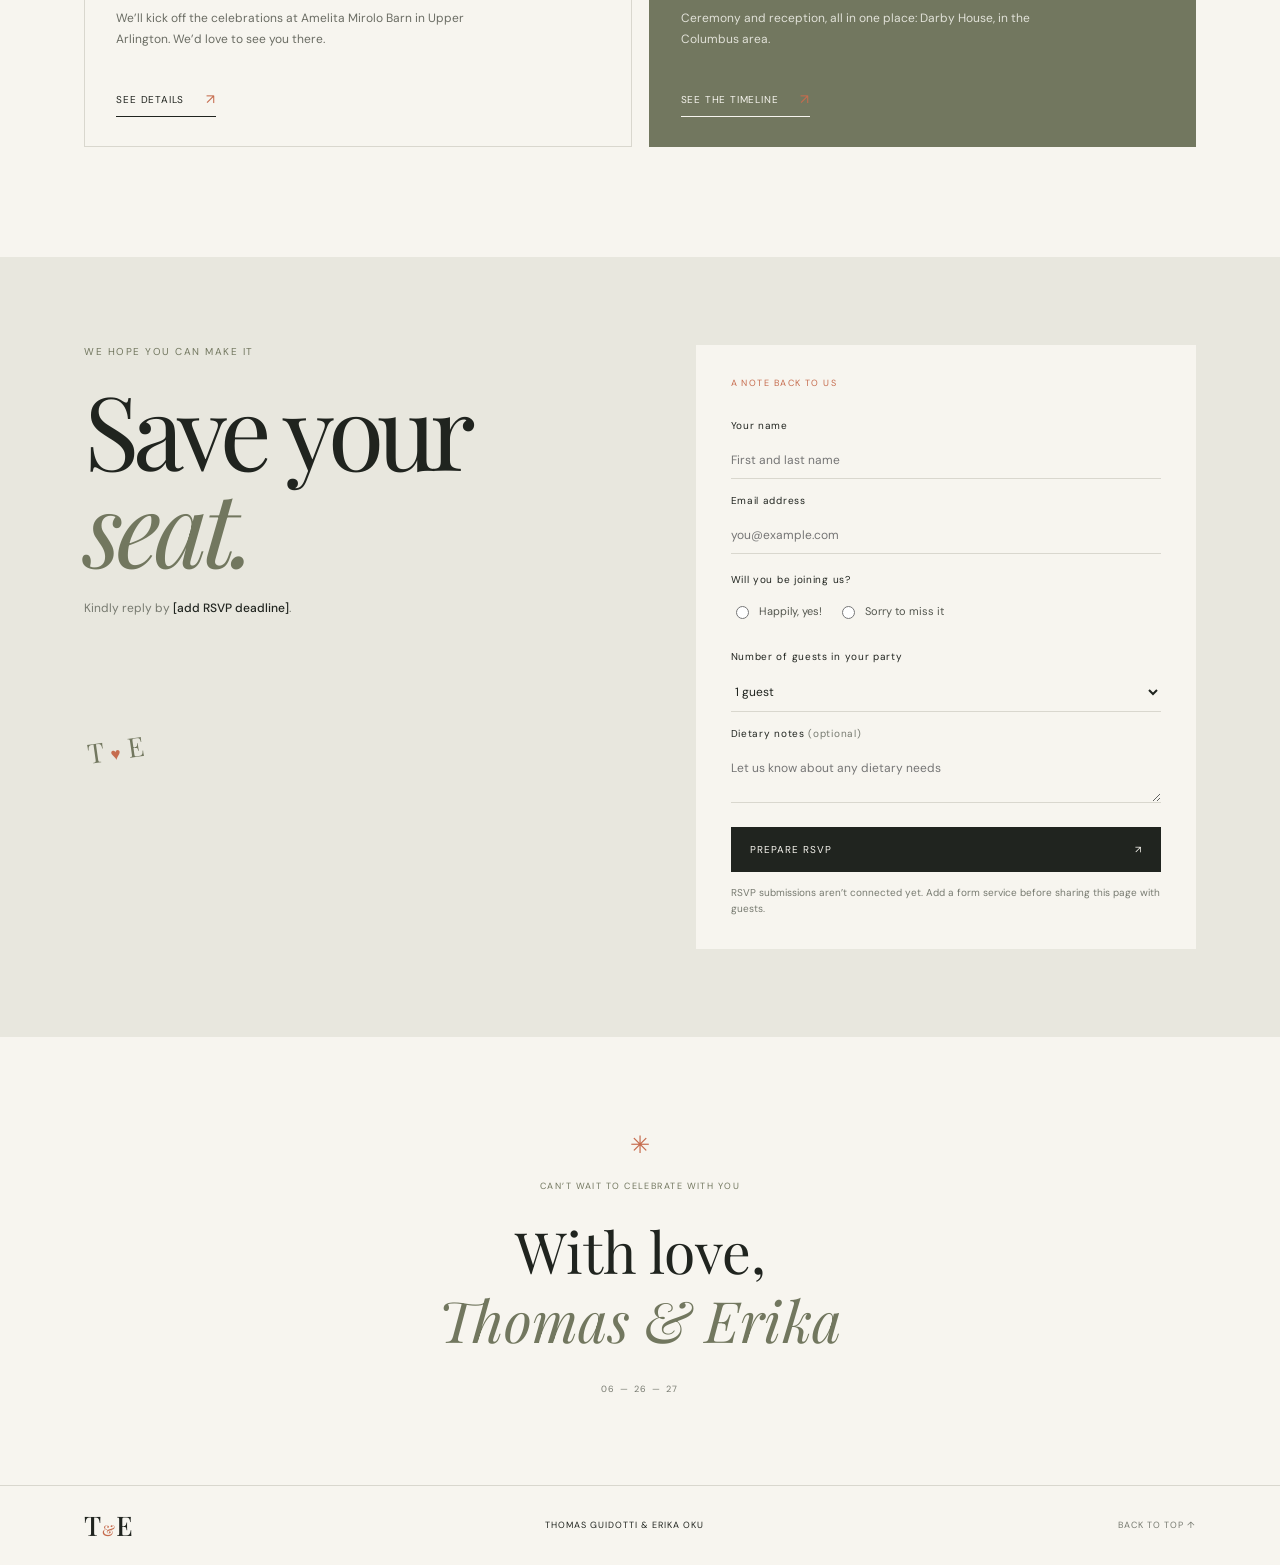
==== commit f6cd48be: "Simplify homepage sections and remove extra headings" ====
--- a/index.html
+++ b/index.html
@@ -6,7 +6,7 @@
   <title>Thomas &amp; Erika — June 26, 2027</title>
   <link rel="preconnect" href="https://fonts.googleapis.com"><link rel="preconnect" href="https://fonts.gstatic.com" crossorigin>
   <link href="https://fonts.googleapis.com/css2?family=DM+Sans:wght@400;500;600;700&family=Playfair+Display:ital,wght@0,400;0,500;0,600;1,400;1,500&display=swap" rel="stylesheet">
-  <link rel="stylesheet" href="styles.css">
+  <link rel="stylesheet" href="styles.css"><link rel="stylesheet" href="homepage-layout.css">
 </head>
 <body>
   <header class="site-header"><a class="wordmark" href="index.html" aria-label="Thomas and Erika, home">T<span>&amp;</span>E</a><button class="menu-toggle" aria-expanded="false" aria-controls="site-nav" aria-label="Open navigation"><i></i><i></i></button><nav id="site-nav" class="site-nav"><a class="current" href="index.html">Welcome</a><a href="schedule.html">The weekend</a><a href="gallery.html">Our photos</a><a href="accommodation.html">Travel</a><a class="nav-rsvp" href="#rsvp">RSVP <span>↗</span></a></nav></header>
@@ -14,10 +14,9 @@
     <section class="hero">
       <div class="hero-photo"><img src="engagement.jpg" alt="Thomas and Erika in their engagement photo" fetchpriority="high"><span class="photo-note">A little glimpse of us</span></div>
       <div class="hero-copy"><p class="eyebrow"><span class="eyebrow-line"></span> Columbus, Ohio · 06.26.27</p><h1>Thomas<br><em>&amp; Erika</em></h1><p class="hero-intro">We found our way to each other.<br>Now, we’d love to celebrate with you.</p><a class="button button-dark" href="#weekend">Join us in Columbus <span>↓</span></a><p class="hero-date">SATURDAY <span>·</span> JUNE 26, 2027</p></div>
-      <div class="hero-index">01 <span>—</span> 04</div>
     </section>
-    <section class="intro section-shell" id="weekend"><div class="section-label">01 / THE INVITATION</div><div class="intro-content"><p class="eyebrow">A weekend together</p><h2>One little “I do.”<br><em>A whole lot of love.</em></h2><p class="body-copy">Please join us as we celebrate our wedding in the Columbus area. We can’t wait to gather our favorite people for a day full of happy tears, good food, and a dance floor worth staying up for.</p><a class="under-link" href="schedule.html">Explore the weekend <span>↗</span></a></div></section>
-    <section class="weekend-preview section-shell"><div class="section-label">02 / SAVE THE DATE</div><div class="preview-heading"><p class="eyebrow">Two days, one big celebration</p><h2>Make a weekend<br><em>of it.</em></h2></div><div class="event-cards"><article class="event-card"><span class="card-number">01</span><p class="eyebrow">Friday · June 25, 2027</p><h3>Welcome party</h3><p>We’ll kick off the celebrations at Amelita Mirolo Barn in Upper Arlington. We’d love to see you there.</p><a class="under-link" href="schedule.html#friday">See details <span>↗</span></a><span class="card-flower">✳</span></article><article class="event-card event-card-dark"><span class="card-number">02</span><p class="eyebrow">Saturday · June 26, 2027</p><h3>The wedding</h3><p>Ceremony and reception, all in one place: Darby House, in the Columbus area.</p><a class="under-link" href="schedule.html#saturday">See the timeline <span>↗</span></a><span class="card-flower">✳</span></article></div></section>
+    <section class="intro section-shell" id="weekend"><div class="intro-content"><p class="eyebrow">A weekend together</p><h2>One little “I do.”<br><em>A whole lot of love.</em></h2><p class="body-copy">Please join us as we celebrate our wedding in the Columbus area. We can’t wait to gather our favorite people for a day full of happy tears, good food, and a dance floor worth staying up for.</p><a class="under-link" href="schedule.html">Explore the weekend <span>↗</span></a></div></section>
+    <section class="weekend-preview section-shell"><div class="event-cards"><article class="event-card"><span class="card-number">01</span><p class="eyebrow">Friday · June 25, 2027</p><h3>Welcome party</h3><p>We’ll kick off the celebrations at Amelita Mirolo Barn in Upper Arlington. We’d love to see you there.</p><a class="under-link" href="schedule.html#friday">See details <span>↗</span></a><span class="card-flower">✳</span></article><article class="event-card event-card-dark"><span class="card-number">02</span><p class="eyebrow">Saturday · June 26, 2027</p><h3>The wedding</h3><p>Ceremony and reception, all in one place: Darby House, in the Columbus area.</p><a class="under-link" href="schedule.html#saturday">See the timeline <span>↗</span></a><span class="card-flower">✳</span></article></div></section>
     <section class="rsvp-section" id="rsvp"><div class="rsvp-side"><p class="eyebrow">We hope you can make it</p><h2>Save your<br><em>seat.</em></h2><p>Kindly reply by <strong>[add RSVP deadline]</strong>.</p><div class="rsvp-doodle">T <span>♥</span> E</div></div><form class="rsvp-form" id="rsvp-form"><p class="form-kicker">A NOTE BACK TO US</p><label for="guest-name">Your name</label><input id="guest-name" name="name" type="text" placeholder="First and last name" required><label for="guest-email">Email address</label><input id="guest-email" name="email" type="email" placeholder="you@example.com" required><fieldset><legend>Will you be joining us?</legend><label class="choice"><input type="radio" name="attendance" value="joyfully accepts" required><span>Happily, yes!</span></label><label class="choice"><input type="radio" name="attendance" value="regretfully declines"><span>Sorry to miss it</span></label></fieldset><label for="guest-count">Number of guests in your party</label><select id="guest-count" name="guests"><option value="1">1 guest</option><option value="2">2 guests</option><option value="3">3 guests</option><option value="4">4 guests</option></select><label for="dietary">Dietary notes <span class="optional">(optional)</span></label><textarea id="dietary" name="dietary" rows="2" placeholder="Let us know about any dietary needs"></textarea><button class="button button-dark" type="submit">Prepare RSVP <span>↗</span></button><p class="form-note" id="form-message" role="status">RSVP submissions aren’t connected yet. Add a form service before sharing this page with guests.</p></form></section>
     <section class="closing-note"><span class="closing-star">✳</span><p>Can’t wait to celebrate with you</p><h2>With love,<br><em>Thomas &amp; Erika</em></h2><span class="closing-date">06 — 26 — 27</span></section>
   </main>
--- a/homepage-layout.css
+++ b/homepage-layout.css
@@ -0,0 +1,29 @@
+/* Homepage layout refinements */
+.hero-photo {
+  height: clamp(480px, 55vw, 720px);
+}
+
+/* The invitation copy now occupies the full content row without a section label. */
+.intro {
+  grid-template-columns: minmax(0, 1fr);
+}
+
+.intro-content {
+  width: 100%;
+  max-width: none;
+}
+
+/* Keep the event cards, but remove their former date/heading row. */
+.weekend-preview {
+  padding-top: 40px;
+}
+
+.weekend-preview > .event-cards {
+  margin-top: 0;
+}
+
+@media (max-width: 760px) {
+  .hero-photo {
+    height: clamp(340px, 105vw, 520px);
+  }
+}
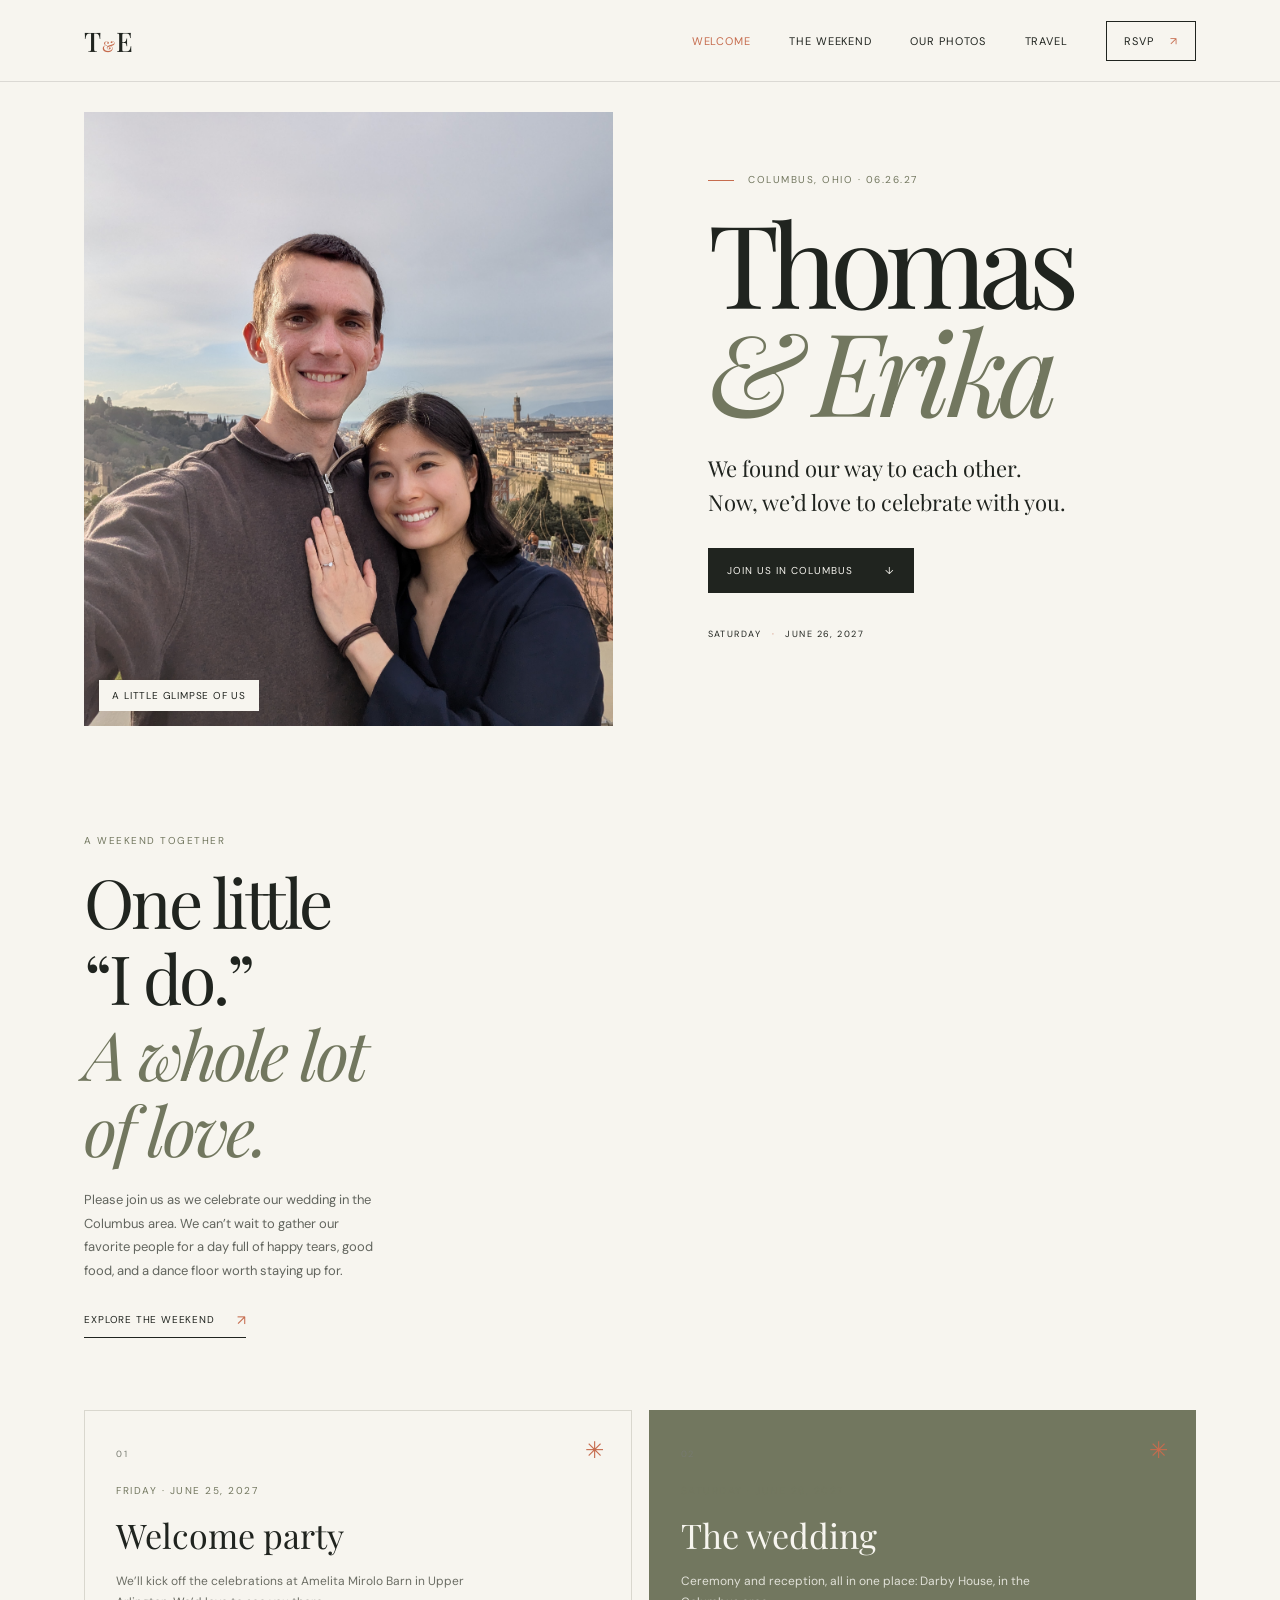
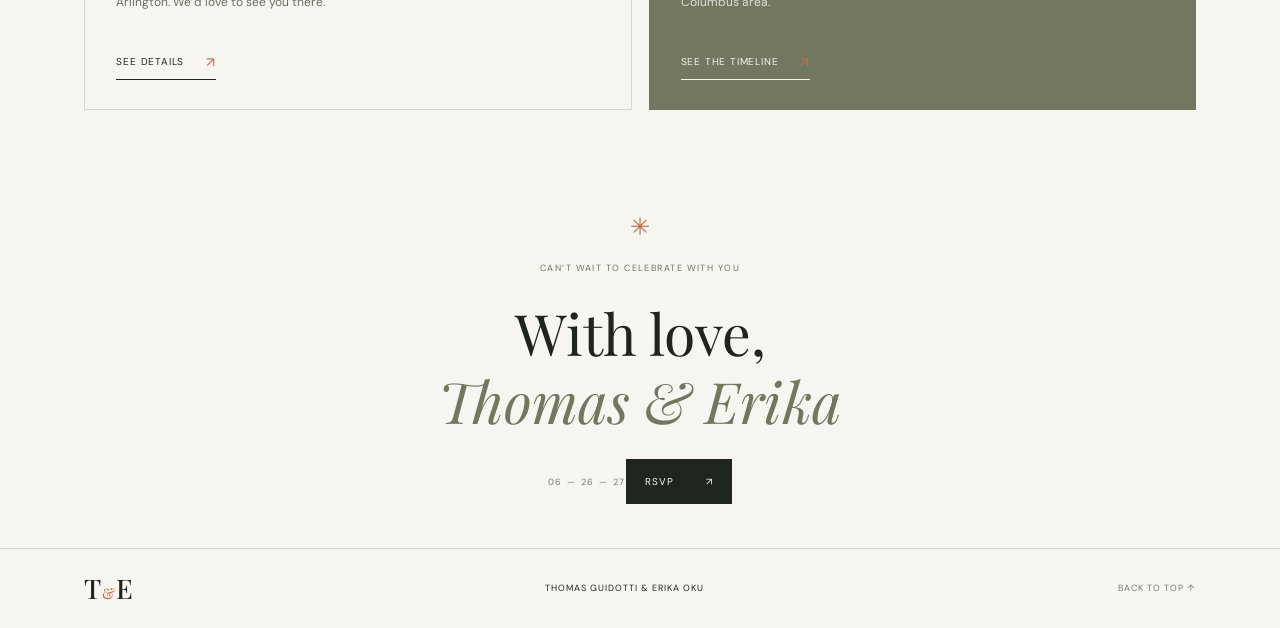
==== commit f428f862: "Move RSVP to its own page and tighten homepage spacing" ====
--- a/index.html
+++ b/index.html
@@ -9,7 +9,7 @@
   <link rel="stylesheet" href="styles.css"><link rel="stylesheet" href="homepage-layout.css">
 </head>
 <body>
-  <header class="site-header"><a class="wordmark" href="index.html" aria-label="Thomas and Erika, home">T<span>&amp;</span>E</a><button class="menu-toggle" aria-expanded="false" aria-controls="site-nav" aria-label="Open navigation"><i></i><i></i></button><nav id="site-nav" class="site-nav"><a class="current" href="index.html">Welcome</a><a href="schedule.html">The weekend</a><a href="gallery.html">Our photos</a><a href="accommodation.html">Travel</a><a class="nav-rsvp" href="#rsvp">RSVP <span>↗</span></a></nav></header>
+  <header class="site-header"><a class="wordmark" href="index.html" aria-label="Thomas and Erika, home">T<span>&amp;</span>E</a><button class="menu-toggle" aria-expanded="false" aria-controls="site-nav" aria-label="Open navigation"><i></i><i></i></button><nav id="site-nav" class="site-nav"><a class="current" href="index.html">Welcome</a><a href="schedule.html">The weekend</a><a href="gallery.html">Our photos</a><a href="accommodation.html">Travel</a><a class="nav-rsvp" href="rsvp.html">RSVP <span>↗</span></a></nav></header>
   <main>
     <section class="hero">
       <div class="hero-photo"><img src="engagement.jpg" alt="Thomas and Erika in their engagement photo" fetchpriority="high"><span class="photo-note">A little glimpse of us</span></div>
@@ -17,8 +17,7 @@
     </section>
     <section class="intro section-shell" id="weekend"><div class="intro-content"><p class="eyebrow">A weekend together</p><h2>One little “I do.”<br><em>A whole lot of love.</em></h2><p class="body-copy">Please join us as we celebrate our wedding in the Columbus area. We can’t wait to gather our favorite people for a day full of happy tears, good food, and a dance floor worth staying up for.</p><a class="under-link" href="schedule.html">Explore the weekend <span>↗</span></a></div></section>
     <section class="weekend-preview section-shell"><div class="event-cards"><article class="event-card"><span class="card-number">01</span><p class="eyebrow">Friday · June 25, 2027</p><h3>Welcome party</h3><p>We’ll kick off the celebrations at Amelita Mirolo Barn in Upper Arlington. We’d love to see you there.</p><a class="under-link" href="schedule.html#friday">See details <span>↗</span></a><span class="card-flower">✳</span></article><article class="event-card event-card-dark"><span class="card-number">02</span><p class="eyebrow">Saturday · June 26, 2027</p><h3>The wedding</h3><p>Ceremony and reception, all in one place: Darby House, in the Columbus area.</p><a class="under-link" href="schedule.html#saturday">See the timeline <span>↗</span></a><span class="card-flower">✳</span></article></div></section>
-    <section class="rsvp-section" id="rsvp"><div class="rsvp-side"><p class="eyebrow">We hope you can make it</p><h2>Save your<br><em>seat.</em></h2><p>Kindly reply by <strong>[add RSVP deadline]</strong>.</p><div class="rsvp-doodle">T <span>♥</span> E</div></div><form class="rsvp-form" id="rsvp-form"><p class="form-kicker">A NOTE BACK TO US</p><label for="guest-name">Your name</label><input id="guest-name" name="name" type="text" placeholder="First and last name" required><label for="guest-email">Email address</label><input id="guest-email" name="email" type="email" placeholder="you@example.com" required><fieldset><legend>Will you be joining us?</legend><label class="choice"><input type="radio" name="attendance" value="joyfully accepts" required><span>Happily, yes!</span></label><label class="choice"><input type="radio" name="attendance" value="regretfully declines"><span>Sorry to miss it</span></label></fieldset><label for="guest-count">Number of guests in your party</label><select id="guest-count" name="guests"><option value="1">1 guest</option><option value="2">2 guests</option><option value="3">3 guests</option><option value="4">4 guests</option></select><label for="dietary">Dietary notes <span class="optional">(optional)</span></label><textarea id="dietary" name="dietary" rows="2" placeholder="Let us know about any dietary needs"></textarea><button class="button button-dark" type="submit">Prepare RSVP <span>↗</span></button><p class="form-note" id="form-message" role="status">RSVP submissions aren’t connected yet. Add a form service before sharing this page with guests.</p></form></section>
-    <section class="closing-note"><span class="closing-star">✳</span><p>Can’t wait to celebrate with you</p><h2>With love,<br><em>Thomas &amp; Erika</em></h2><span class="closing-date">06 — 26 — 27</span></section>
+    <section class="closing-note"><span class="closing-star">✳</span><p>Can’t wait to celebrate with you</p><h2>With love,<br><em>Thomas &amp; Erika</em></h2><span class="closing-date">06 — 26 — 27</span><a class="button button-dark" href="rsvp.html">RSVP <span>↗</span></a></section>
   </main>
   <footer class="site-footer"><a class="wordmark" href="index.html">T<span>&amp;</span>E</a><span>THOMAS GUIDOTTI &amp; ERIKA OKU</span><a href="#top">BACK TO TOP ↑</a></footer><script src="script.js"></script>
 </body>
--- a/homepage-layout.css
+++ b/homepage-layout.css
@@ -1,29 +1,15 @@
-/* Homepage layout refinements */
-.hero-photo {
-  height: clamp(480px, 55vw, 720px);
+/* Tighten homepage section spacing to roughly half the previous vertical gaps. */
+.intro {
+  padding-top: 50px;
+  padding-bottom: 52px;
 }
 
-/* The invitation copy now occupies the full content row without a section label. */
-.intro {
-  grid-template-columns: minmax(0, 1fr);
+.weekend-preview {
+  padding-top: 20px;
+  padding-bottom: 55px;
 }
 
-.intro-content {
-  width: 100%;
-  max-width: none;
+.closing-note {
+  padding-top: 46px;
+  padding-bottom: 44px;
 }
-
-/* Keep the event cards, but remove their former date/heading row. */
-.weekend-preview {
-  padding-top: 40px;
-}
-
-.weekend-preview > .event-cards {
-  margin-top: 0;
-}
-
-@media (max-width: 760px) {
-  .hero-photo {
-    height: clamp(340px, 105vw, 520px);
-  }
-}
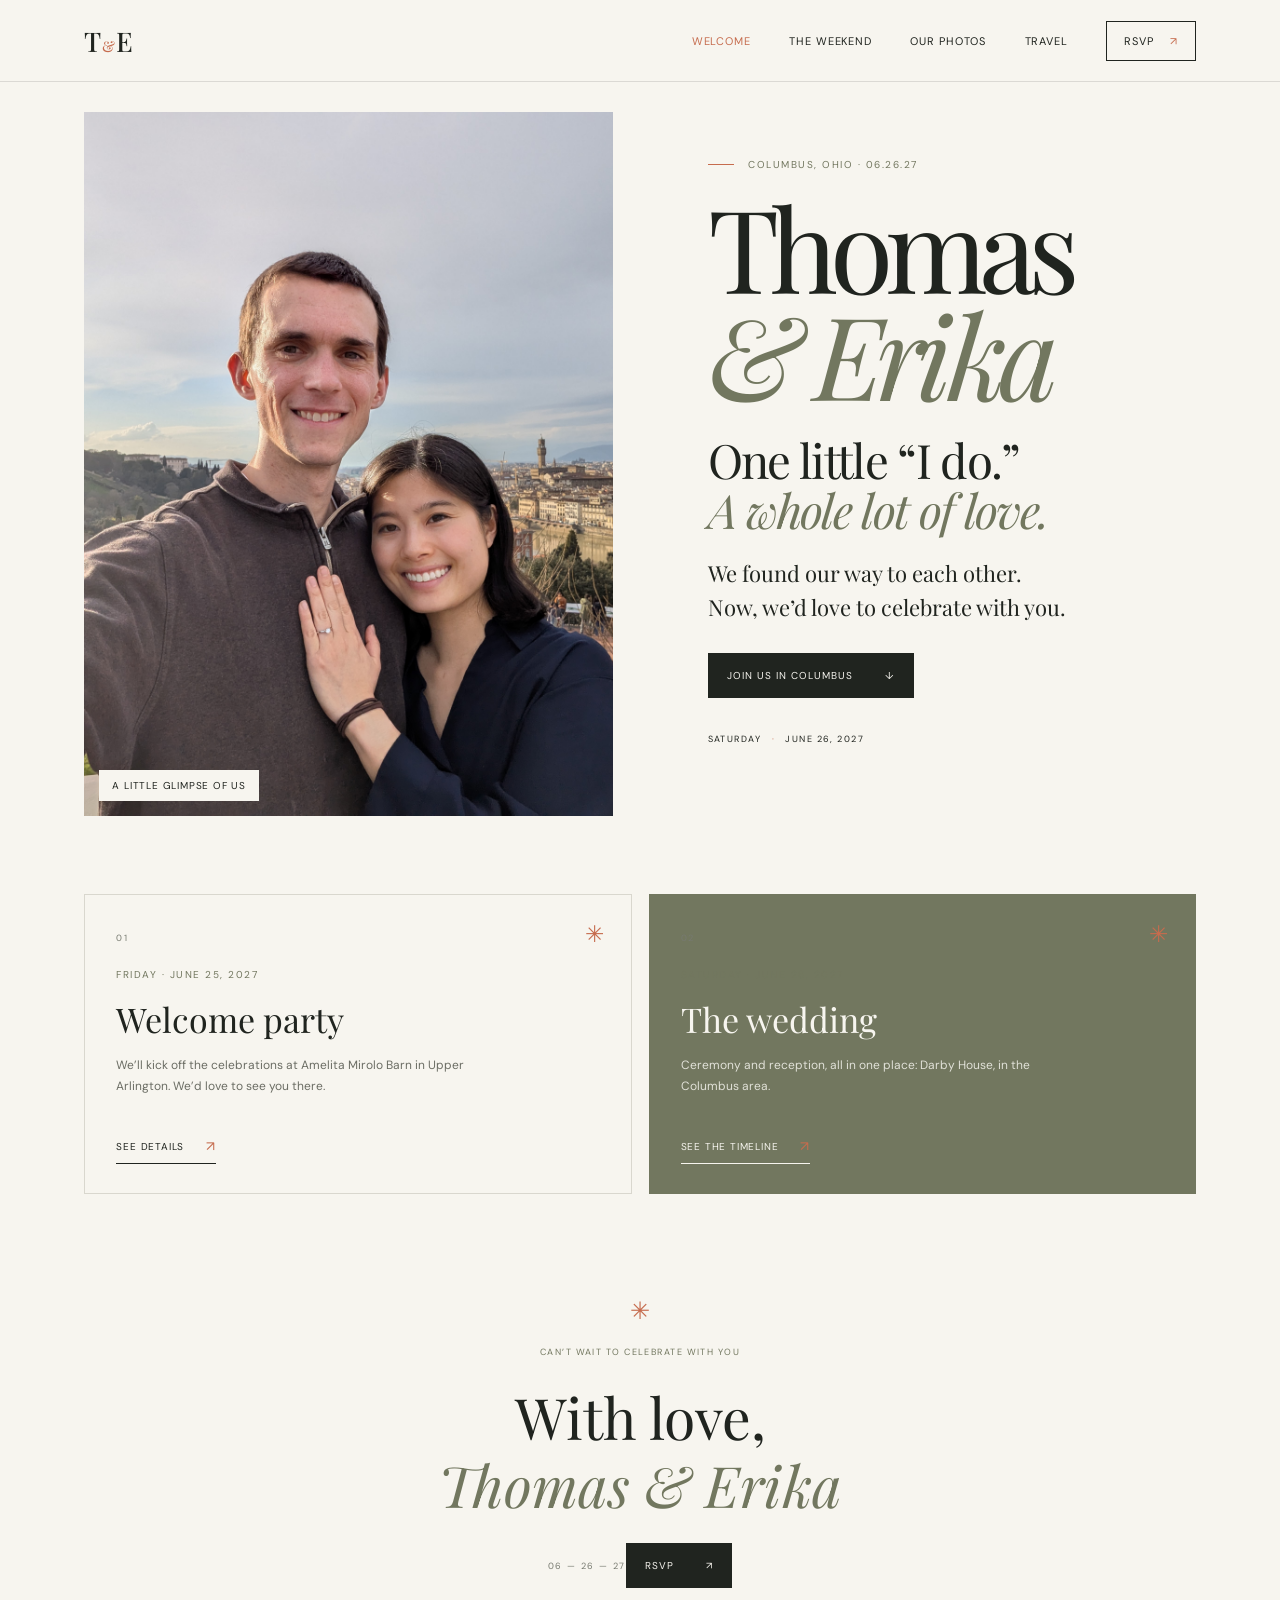
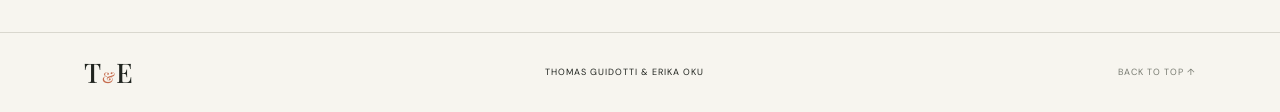
==== commit 06143d05: "Combine invitation copy into the hero and remove the separate homepage row" ====
--- a/index.html
+++ b/index.html
@@ -13,9 +13,15 @@
   <main>
     <section class="hero">
       <div class="hero-photo"><img src="engagement.jpg" alt="Thomas and Erika in their engagement photo" fetchpriority="high"><span class="photo-note">A little glimpse of us</span></div>
-      <div class="hero-copy"><p class="eyebrow"><span class="eyebrow-line"></span> Columbus, Ohio · 06.26.27</p><h1>Thomas<br><em>&amp; Erika</em></h1><p class="hero-intro">We found our way to each other.<br>Now, we’d love to celebrate with you.</p><a class="button button-dark" href="#weekend">Join us in Columbus <span>↓</span></a><p class="hero-date">SATURDAY <span>·</span> JUNE 26, 2027</p></div>
+      <div class="hero-copy">
+        <p class="eyebrow"><span class="eyebrow-line"></span> Columbus, Ohio · 06.26.27</p>
+        <h1>Thomas<br><em>&amp; Erika</em></h1>
+        <h2 class="hero-invitation">One little “I do.”<br><em>A whole lot of love.</em></h2>
+        <p class="hero-intro">We found our way to each other.<br>Now, we’d love to celebrate with you.</p>
+        <a class="button button-dark" href="schedule.html">Join us in Columbus <span>↓</span></a>
+        <p class="hero-date">SATURDAY <span>·</span> JUNE 26, 2027</p>
+      </div>
     </section>
-    <section class="intro section-shell" id="weekend"><div class="intro-content"><p class="eyebrow">A weekend together</p><h2>One little “I do.”<br><em>A whole lot of love.</em></h2><p class="body-copy">Please join us as we celebrate our wedding in the Columbus area. We can’t wait to gather our favorite people for a day full of happy tears, good food, and a dance floor worth staying up for.</p><a class="under-link" href="schedule.html">Explore the weekend <span>↗</span></a></div></section>
     <section class="weekend-preview section-shell"><div class="event-cards"><article class="event-card"><span class="card-number">01</span><p class="eyebrow">Friday · June 25, 2027</p><h3>Welcome party</h3><p>We’ll kick off the celebrations at Amelita Mirolo Barn in Upper Arlington. We’d love to see you there.</p><a class="under-link" href="schedule.html#friday">See details <span>↗</span></a><span class="card-flower">✳</span></article><article class="event-card event-card-dark"><span class="card-number">02</span><p class="eyebrow">Saturday · June 26, 2027</p><h3>The wedding</h3><p>Ceremony and reception, all in one place: Darby House, in the Columbus area.</p><a class="under-link" href="schedule.html#saturday">See the timeline <span>↗</span></a><span class="card-flower">✳</span></article></div></section>
     <section class="closing-note"><span class="closing-star">✳</span><p>Can’t wait to celebrate with you</p><h2>With love,<br><em>Thomas &amp; Erika</em></h2><span class="closing-date">06 — 26 — 27</span><a class="button button-dark" href="rsvp.html">RSVP <span>↗</span></a></section>
   </main>
--- a/homepage-layout.css
+++ b/homepage-layout.css
@@ -1,7 +1,18 @@
-/* Tighten homepage section spacing to roughly half the previous vertical gaps. */
-.intro {
-  padding-top: 50px;
-  padding-bottom: 52px;
+/* Homepage layout refinements */
+.hero-photo {
+  height: clamp(480px, 55vw, 720px);
+}
+
+.hero-invitation {
+  margin: 0 0 22px;
+  max-width: 580px;
+  font: 400 clamp(32px, 3.7vw, 58px)/1.05 var(--serif);
+  letter-spacing: -.035em;
+}
+
+.hero-invitation em {
+  color: var(--olive);
+  font-weight: 400;
 }
 
 .weekend-preview {
@@ -9,7 +20,21 @@
   padding-bottom: 55px;
 }
 
+.weekend-preview > .event-cards {
+  margin-top: 0;
+}
+
 .closing-note {
   padding-top: 46px;
   padding-bottom: 44px;
 }
+
+@media (max-width: 760px) {
+  .hero-photo {
+    height: clamp(340px, 105vw, 520px);
+  }
+
+  .hero-invitation {
+    font-size: clamp(29px, 9vw, 46px);
+  }
+}
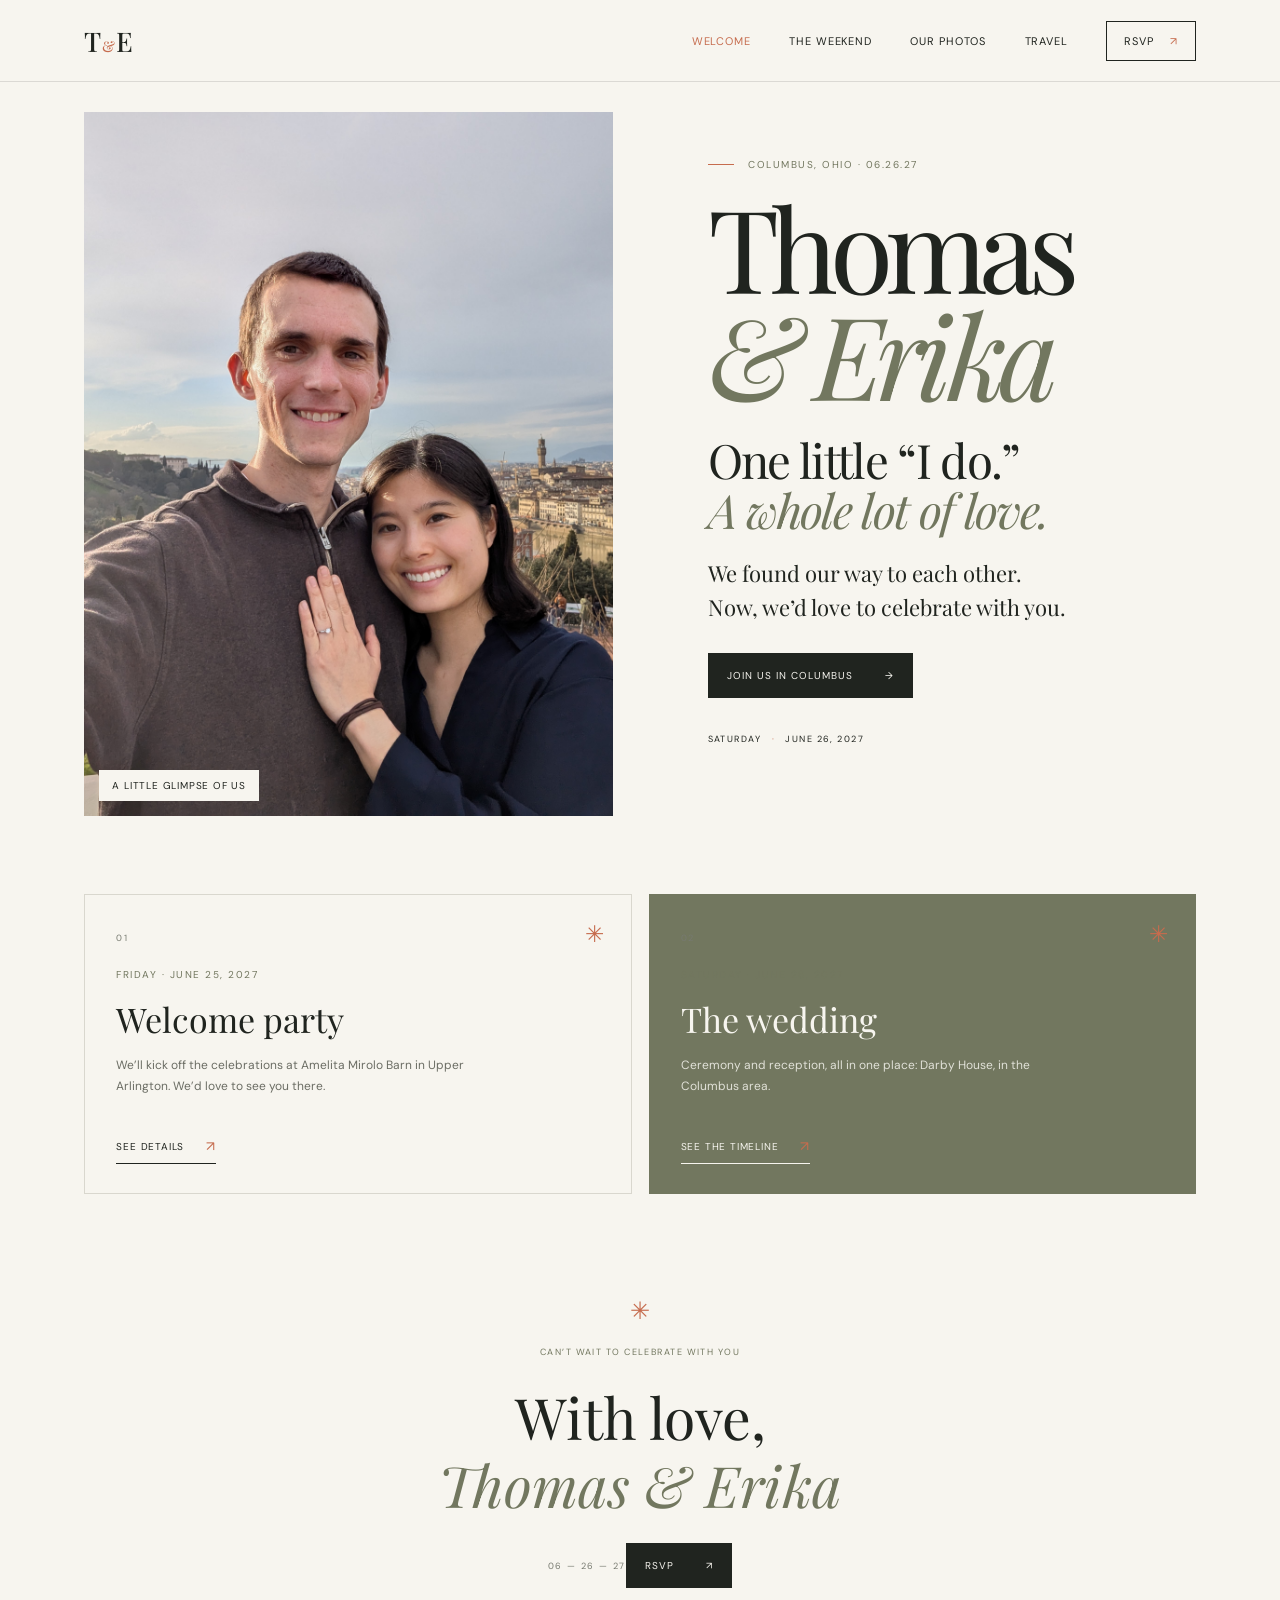
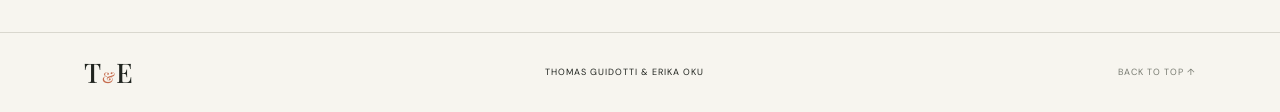
==== commit f78cbcec: "Change homepage invitation button arrow to point right" ====
--- a/index.html
+++ b/index.html
@@ -18,7 +18,7 @@
         <h1>Thomas<br><em>&amp; Erika</em></h1>
         <h2 class="hero-invitation">One little “I do.”<br><em>A whole lot of love.</em></h2>
         <p class="hero-intro">We found our way to each other.<br>Now, we’d love to celebrate with you.</p>
-        <a class="button button-dark" href="schedule.html">Join us in Columbus <span>↓</span></a>
+        <a class="button button-dark" href="schedule.html">Join us in Columbus <span>→</span></a>
         <p class="hero-date">SATURDAY <span>·</span> JUNE 26, 2027</p>
       </div>
     </section>
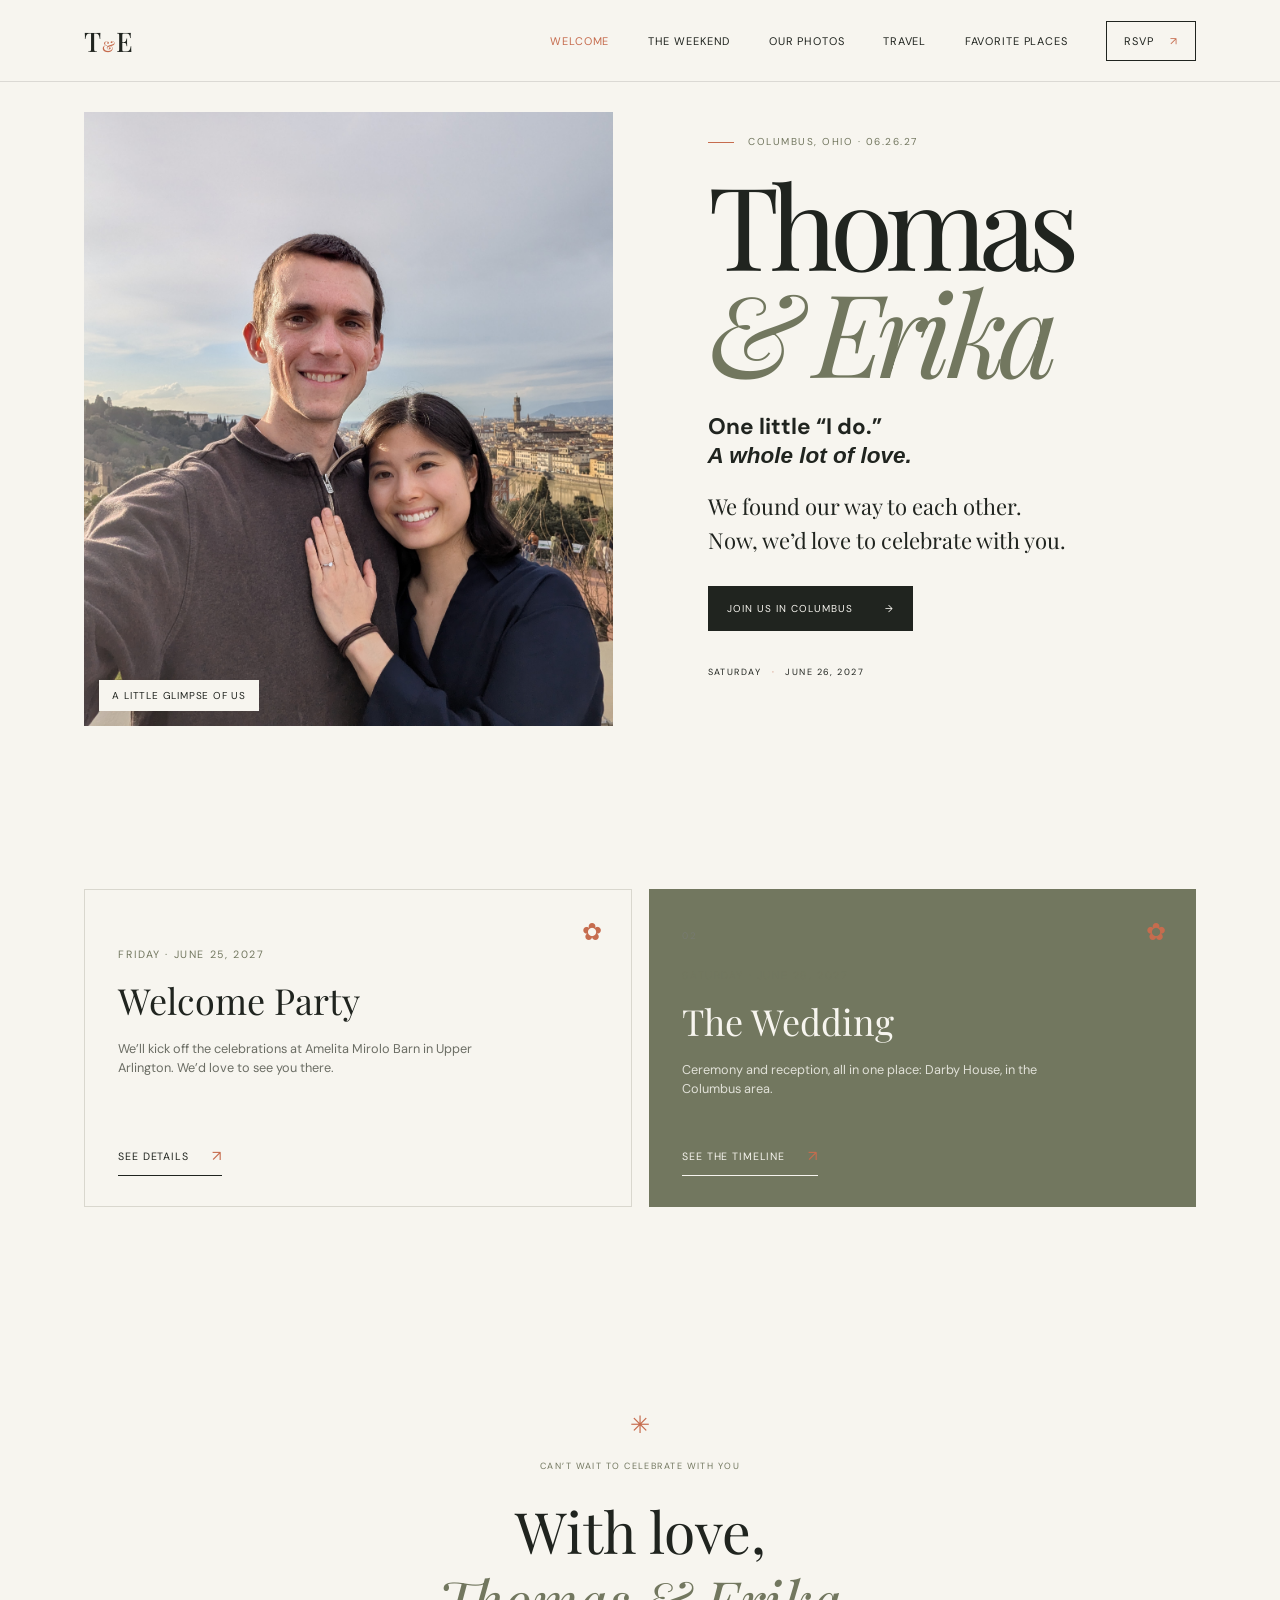
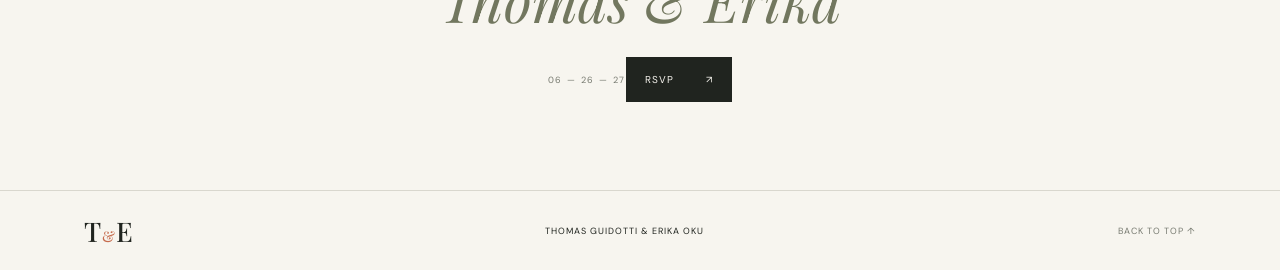
==== commit ed707731: "Update welcome page tile titles and descriptions" ====
--- a/index.html
+++ b/index.html
@@ -22,7 +22,7 @@
         <p class="hero-date">SATURDAY <span>·</span> JUNE 26, 2027</p>
       </div>
     </section>
-    <section class="weekend-preview section-shell"><div class="event-cards"><article class="event-card"><span class="card-number">01</span><p class="eyebrow">Friday · June 25, 2027</p><h3>Welcome party</h3><p>We’ll kick off the celebrations at Amelita Mirolo Barn in Upper Arlington. We’d love to see you there.</p><a class="under-link" href="schedule.html#friday">See details <span>↗</span></a><span class="card-flower">✳</span></article><article class="event-card event-card-dark"><span class="card-number">02</span><p class="eyebrow">Saturday · June 26, 2027</p><h3>The wedding</h3><p>Ceremony and reception, all in one place: Darby House, in the Columbus area.</p><a class="under-link" href="schedule.html#saturday">See the timeline <span>↗</span></a><span class="card-flower">✳</span></article></div></section>
+    <section class="weekend-preview section-shell"><div class="event-cards"><article class="event-card"><span class="card-number">01</span><p class="eyebrow">Friday · June 25, 2027</p><h3>Welcome Party</h3><p>We’ll kick off the celebrations at Amelita Mirolo Barn in Upper Arlington. We’d love to see you there.</p><a class="under-link" href="schedule.html#friday">See details <span>↗</span></a><span class="card-flower">✿</span></article><article class="event-card event-card-dark"><span class="card-number">02</span><p class="eyebrow">Saturday · June 26, 2027</p><h3>The Wedding</h3><p>Ceremony and reception, all in one place: Darby House, in the Columbus area.</p><a class="under-link" href="schedule.html#saturday">See the timeline <span>↗</span></a><span class="card-flower">✿</span></article></div></section>
     <section class="closing-note"><span class="closing-star">✳</span><p>Can’t wait to celebrate with you</p><h2>With love,<br><em>Thomas &amp; Erika</em></h2><span class="closing-date">06 — 26 — 27</span><a class="button button-dark" href="rsvp.html">RSVP <span>↗</span></a></section>
   </main>
   <footer class="site-footer"><a class="wordmark" href="index.html">T<span>&amp;</span>E</a><span>THOMAS GUIDOTTI &amp; ERIKA OKU</span><a href="#top">BACK TO TOP ↑</a></footer><script src="script.js"></script>
--- a/homepage-layout.css
+++ b/homepage-layout.css
@@ -1,40 +1,41 @@
-/* Homepage layout refinements */
-.hero-photo {
-  height: clamp(480px, 55vw, 720px);
+/* Weekend event-card refinements */
+.event-card:first-child .card-number {
+  display: none;
 }
 
-.hero-invitation {
-  margin: 0 0 22px;
-  max-width: 580px;
-  font: 400 clamp(32px, 3.7vw, 58px)/1.05 var(--serif);
-  letter-spacing: -.035em;
+/* Scale the tile's typography and spacing together so the title keeps its
+   existing proportion to the date, description, and link. */
+.event-card {
+  zoom: 1.06;
+  min-width: 0;
 }
 
-.hero-invitation em {
-  color: var(--olive);
-  font-weight: 400;
+.event-card > * {
+  max-width: 100%;
 }
 
-.weekend-preview {
-  padding-top: 20px;
-  padding-bottom: 55px;
+.event-card .eyebrow,
+.event-card h3,
+.event-card p:not(.eyebrow),
+.event-card a {
+  overflow-wrap: normal;
+  word-break: normal;
 }
 
-.weekend-preview > .event-cards {
-  margin-top: 0;
+.event-card h3 {
+  text-transform: capitalize;
 }
 
-.closing-note {
-  padding-top: 46px;
-  padding-bottom: 44px;
+.event-card p:not(.eyebrow) {
+  display: block;
+  overflow: visible;
+  line-height: 1.5;
+  margin-top: 14px;
+  margin-bottom: 18px;
 }
 
 @media (max-width: 760px) {
-  .hero-photo {
-    height: clamp(340px, 105vw, 520px);
-  }
-
-  .hero-invitation {
-    font-size: clamp(29px, 9vw, 46px);
+  .event-card {
+    zoom: 1.03;
   }
 }
